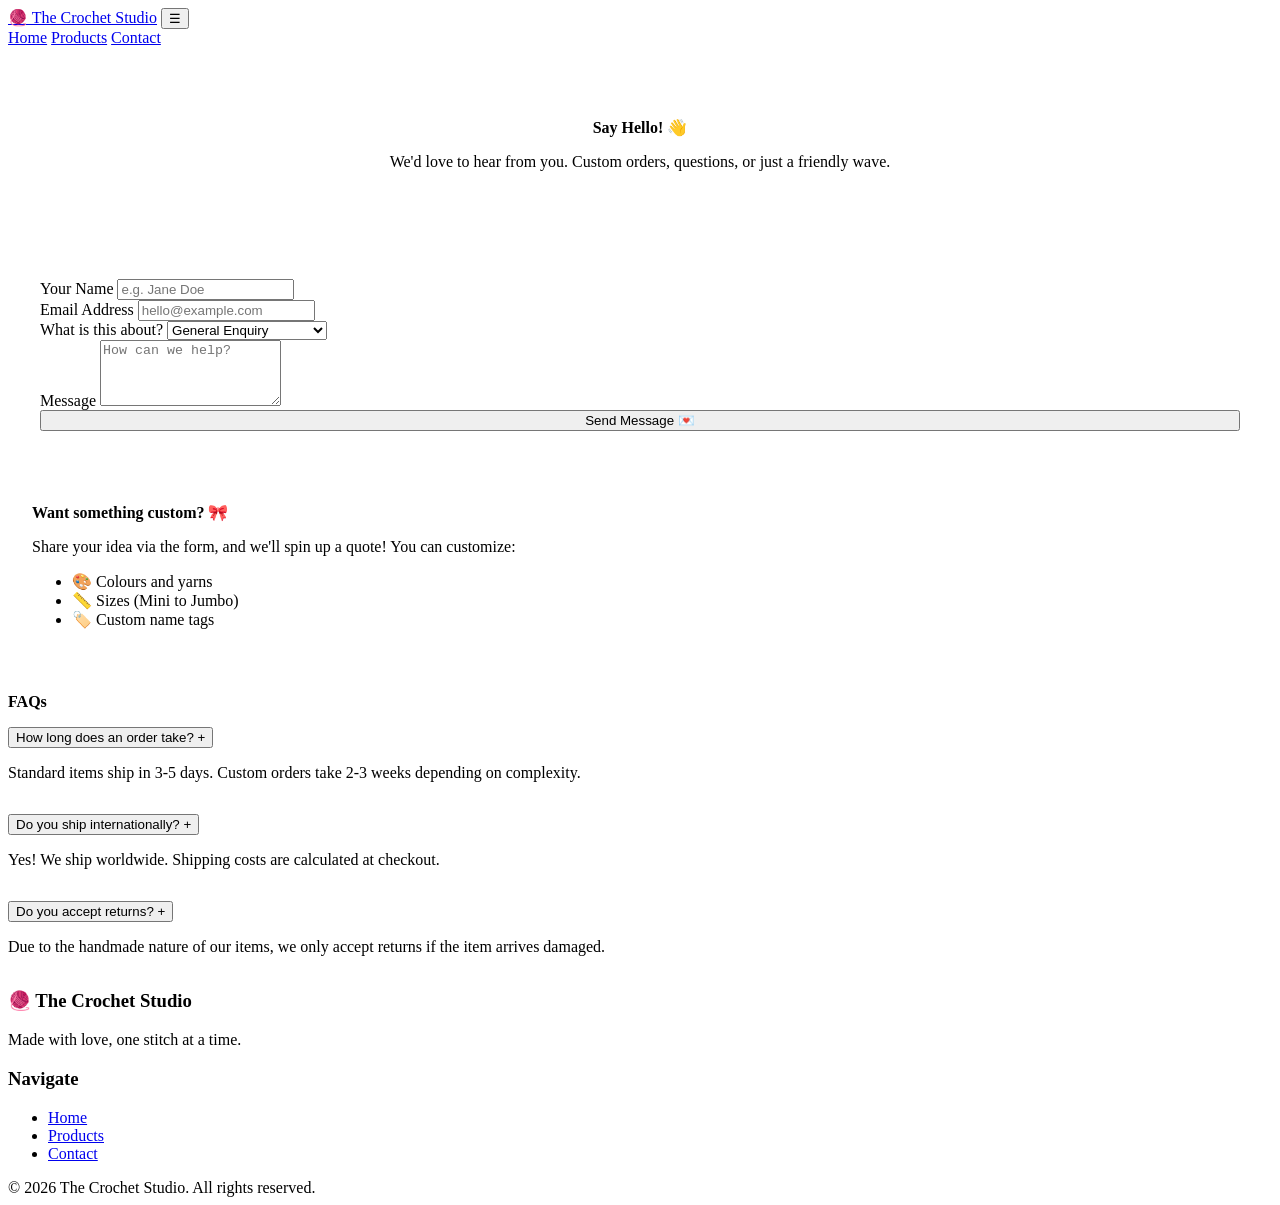
==== contact.html @ 1d0958f6 "Initial Creation" ====
<!DOCTYPE html>
<html lang="en">
<head>
  <meta charset="UTF-8">
  <meta name="viewport" content="width=device-width, initial-scale=1.0">
  <title>Contact | The Crochet Studio</title>
  <link rel="stylesheet" href="css/styles.css">
</head>
<body>

  <nav class="navbar">
    <div class="container">
      <a href="index.html" class="logo pacifico">🧶 The Crochet Studio</a>
      <button class="mobile-menu-btn">☰</button>
      <div class="nav-links">
        <a href="index.html">Home</a>
        <a href="products.html">Products</a>
        <a href="contact.html">Contact</a>
      </div>
    </div>
  </nav>

  <div style="background: linear-gradient(120deg, var(--pink-light), var(--blue-light)); padding: 60px 24px; text-align: center;">
    <h1 class="pacifico" style="font-size: var(--fs-3xl);">Say Hello! 👋</h1>
    <p style="color: var(--text-mid);">We'd love to hear from you. Custom orders, questions, or just a friendly wave.</p>
  </div>

  <section class="container contact-grid">
    <div class="card reveal-on-scroll" style="padding: 32px;" id="contact-form">
      <div class="form-group">
        <label>Your Name</label>
        <input type="text" placeholder="e.g. Jane Doe">
      </div>
      <div class="form-group">
        <label>Email Address</label>
        <input type="email" placeholder="hello@example.com">
      </div>
      <div class="form-group">
        <label>What is this about?</label>
        <select>
          <option>General Enquiry</option>
          <option>Custom Order Request</option>
          <option>Shipping Question</option>
          <option>Something Else 🎀</option>
        </select>
      </div>
      <div class="form-group">
        <label>Message</label>
        <textarea rows="4" placeholder="How can we help?"></textarea>
      </div>
      <button class="btn btn-primary" style="width: 100%;">Send Message 💌</button>
    </div>

    <div class="reveal-on-scroll" style="animation-delay: 0.2s;">
      <div class="card" style="padding: 24px; background: var(--lavender); margin-bottom: 24px;">
        <h3 class="pacifico" style="font-size: var(--fs-xl); margin-bottom: 12px;">Want something custom? 🎀</h3>
        <p style="color: var(--text-mid); margin-bottom: 12px;">Share your idea via the form, and we'll spin up a quote! You can customize:</p>
        <ul style="color: var(--text-mid);">
          <li>🎨 Colours and yarns</li>
          <li>📏 Sizes (Mini to Jumbo)</li>
          <li>🏷️ Custom name tags</li>
        </ul>
      </div>

      <div>
        <h3 class="pacifico" style="font-size: var(--fs-xl); margin-bottom: 16px;">FAQs</h3>
        <div class="faq-item">
          <button class="faq-question">How long does an order take? <span>+</span></button>
          <div class="faq-answer"><p style="padding-bottom: 16px;">Standard items ship in 3-5 days. Custom orders take 2-3 weeks depending on complexity.</p></div>
        </div>
        <div class="faq-item">
          <button class="faq-question">Do you ship internationally? <span>+</span></button>
          <div class="faq-answer"><p style="padding-bottom: 16px;">Yes! We ship worldwide. Shipping costs are calculated at checkout.</p></div>
        </div>
        <div class="faq-item">
          <button class="faq-question">Do you accept returns? <span>+</span></button>
          <div class="faq-answer"><p style="padding-bottom: 16px;">Due to the handmade nature of our items, we only accept returns if the item arrives damaged.</p></div>
        </div>
      </div>
    </div>
  </section>

  <footer>
    <div class="container footer-grid">
      <div class="footer-col">
        <h3 class="logo pacifico">🧶 The Crochet Studio</h3>
        <p style="color: var(--text-light); font-size: var(--fs-sm);">Made with love, one stitch at a time.</p>
      </div>
      <div class="footer-col">
        <h3>Navigate</h3>
        <ul>
          <li><a href="index.html">Home</a></li>
          <li><a href="products.html">Products</a></li>
          <li><a href="contact.html">Contact</a></li>
        </ul>
      </div>
    </div>
    <div class="footer-bottom">&copy; 2026 The Crochet Studio. All rights reserved.</div>
  </footer>

  <script src="js/scripts.js"></script>
</body>
</html>
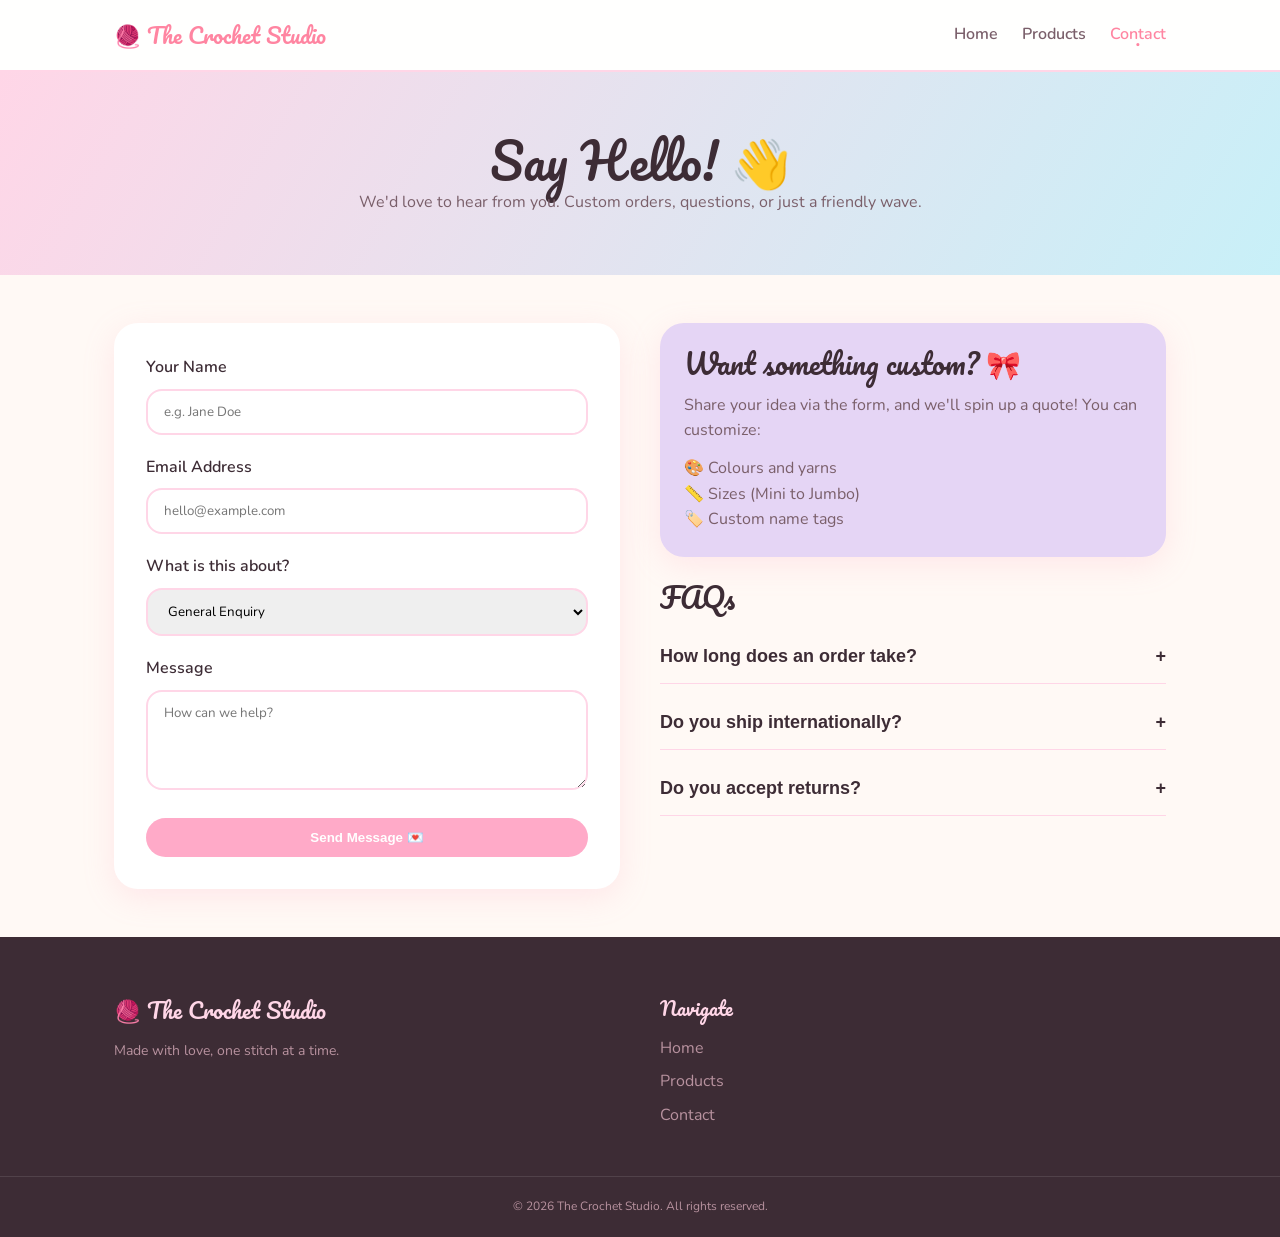
==== commit 9cea80b0: "added margins, and changed refresh to look better" ====
--- a/contact.html
+++ b/contact.html
@@ -25,7 +25,7 @@
     <p style="color: var(--text-mid);">We'd love to hear from you. Custom orders, questions, or just a friendly wave.</p>
   </div>
 
-  <section class="container contact-grid">
+  <section class="container contact-grid" style="margin-top: 48px; margin-bottom: 48px;">
     <div class="card reveal-on-scroll" style="padding: 32px;" id="contact-form">
       <div class="form-group">
         <label>Your Name</label>
--- a/css/styles.css
+++ b/css/styles.css
@@ -0,0 +1,485 @@
+/* ==========================================================================
+   Global Variables & Reset
+   ========================================================================== */
+@import url('https://fonts.googleapis.com/css2?family=Pacifico&family=Nunito:wght@400;500;600;700;800&display=swap');
+
+:root {
+  --pink-light: #FFD6E7;
+  --pink-mid: #FFAAC8;
+  --pink-deep: #FF85A1;
+  --blue-light: #C8F0F8;
+  --blue-mid: #90DDEF;
+  --blue-deep: #5BC8DC;
+  --lavender: #E5D5F5;
+  --cream: #FFF9F5;
+  --white: #FFFFFF;
+  --text-dark: #3D2C35;
+  --text-mid: #7A5F6A;
+  --text-light: #B8929F;
+  --shadow: rgba(255, 150, 180, 0.18);
+
+  --fs-xs: 0.75rem;
+  --fs-sm: 0.875rem;
+  --fs-base: 1rem;
+  --fs-md: 1.125rem;
+  --fs-lg: 1.375rem;
+  --fs-xl: 1.75rem;
+  --fs-2xl: 2.25rem;
+  --fs-3xl: 3rem;
+  --fs-hero: clamp(2.5rem, 6vw, 4.5rem);
+}
+
+* {
+  box-sizing: border-box;
+  margin: 0;
+  padding: 0;
+}
+
+html {
+  scroll-behavior: smooth;
+}
+
+body {
+  font-family: 'Nunito', sans-serif;
+  background-color: var(--cream);
+  color: var(--text-dark);
+  font-size: var(--fs-base);
+  line-height: 1.6;
+  overflow-x: hidden;
+}
+
+h1, h2, h3, .pacifico {
+  font-family: 'Pacifico', cursive;
+  font-weight: 400;
+  line-height: 1.2;
+}
+
+a {
+  text-decoration: none;
+  color: inherit;
+}
+
+ul {
+  list-style: none;
+}
+
+.container {
+  max-width: 1100px;
+  margin: 0 auto;
+  padding: 0 24px;
+}
+
+section {
+  padding: 80px 0;
+  position: relative;
+}
+
+@media (max-width: 768px) {
+  section { padding: 48px 0; }
+}
+
+/* ==========================================================================
+   Animations
+   ========================================================================== */
+@keyframes floatUpDown {
+  0%, 100% { transform: translateY(0); }
+  50% { transform: translateY(-10px); }
+}
+@keyframes spinSlow {
+  100% { transform: rotate(360deg); }
+}
+@keyframes popIn {
+  0% { transform: scale(0.6); opacity: 0; }
+  70% { transform: scale(1.05); opacity: 1; }
+  100% { transform: scale(1); opacity: 1; }
+}
+@keyframes wiggle {
+  0%, 100% { transform: rotate(0deg); }
+  25% { transform: rotate(-8deg); }
+  75% { transform: rotate(8deg); }
+}
+@keyframes heartBeat {
+  0%, 100% { transform: scale(1); }
+  50% { transform: scale(1.3); }
+}
+@keyframes fadeSlideUp {
+  0% { opacity: 0; transform: translateY(30px); }
+  100% { opacity: 1; transform: translateY(0); }
+}
+@keyframes shake {
+  0%, 100% { transform: translateX(0); }
+  25% { transform: translateX(-6px); }
+  75% { transform: translateX(6px); }
+}
+
+@media (prefers-reduced-motion: reduce) {
+  *, ::before, ::after {
+    animation-duration: 0.01ms !important;
+    animation-iteration-count: 1 !important;
+    transition-duration: 0.01ms !important;
+    scroll-behavior: auto !important;
+  }
+}
+
+.reveal-on-scroll {
+  opacity: 0;
+}
+.reveal-on-scroll.revealed {
+  animation: fadeSlideUp 0.6s ease-out forwards;
+}
+
+/* ==========================================================================
+   UI Components
+   ========================================================================== */
+.btn {
+  display: inline-flex;
+  align-items: center;
+  justify-content: center;
+  padding: 12px 24px;
+  border-radius: 50px;
+  font-weight: 700;
+  cursor: pointer;
+  border: none;
+  transition: all 0.3s ease;
+}
+
+.btn-primary {
+  background: var(--pink-mid);
+  color: var(--white);
+}
+.btn-primary:hover {
+  background: var(--pink-deep);
+  transform: translateY(-2px);
+  box-shadow: 0 0 0 6px rgba(255, 170, 200, 0.4);
+}
+.btn-primary:active {
+  transform: scale(0.97);
+}
+
+.btn-secondary {
+  background: var(--blue-mid);
+  color: var(--text-dark);
+}
+.btn-secondary:hover {
+  background: var(--blue-deep);
+  transform: translateY(-2px);
+}
+
+.card {
+  background: var(--white);
+  border-radius: 24px;
+  box-shadow: 0 8px 32px var(--shadow);
+  overflow: hidden;
+  transition: transform 0.3s ease, box-shadow 0.3s ease;
+}
+.card:hover {
+  transform: translateY(-6px);
+  box-shadow: 0 12px 40px var(--shadow);
+}
+
+/* ==========================================================================
+   Navigation
+   ========================================================================== */
+.navbar {
+  position: sticky;
+  top: 0;
+  z-index: 100;
+  background: rgba(255, 255, 255, 0.88);
+  backdrop-filter: blur(12px);
+  border-bottom: 2px solid var(--pink-light);
+}
+
+.navbar .container {
+  display: flex;
+  justify-content: space-between;
+  align-items: center;
+  height: 70px;
+}
+
+.logo {
+  font-size: var(--fs-lg);
+  color: var(--pink-deep);
+}
+
+.nav-links {
+  display: flex;
+  gap: 24px;
+}
+
+.nav-links a {
+  font-weight: 600;
+  color: var(--text-mid);
+  position: relative;
+  transition: color 0.3s;
+}
+
+.nav-links a:hover, .nav-links a.active {
+  color: var(--pink-deep);
+}
+
+.nav-links a::after {
+  content: '';
+  position: absolute;
+  bottom: -4px;
+  left: 0;
+  width: 0;
+  height: 2px;
+  background: var(--pink-deep);
+  transition: width 0.3s ease;
+}
+.nav-links a:hover::after {
+  width: 100%;
+}
+.nav-links a.active::before {
+  content: '·';
+  position: absolute;
+  bottom: -15px;
+  left: 50%;
+  transform: translateX(-50%);
+  color: var(--pink-deep);
+  font-size: 24px;
+}
+
+.mobile-menu-btn {
+  display: none;
+  background: none;
+  border: none;
+  font-size: 24px;
+  cursor: pointer;
+  color: var(--text-dark);
+}
+
+@media (max-width: 768px) {
+  .mobile-menu-btn { display: block; }
+  .nav-links {
+    position: absolute;
+    top: 70px;
+    left: 0;
+    width: 100%;
+    background: rgba(255, 255, 255, 0.95);
+    flex-direction: column;
+    padding: 24px;
+    gap: 16px;
+    box-shadow: 0 8px 32px var(--shadow);
+    max-height: 0;
+    overflow: hidden;
+    transition: max-height 0.3s ease;
+  }
+  .nav-links.open { max-height: 300px; }
+}
+
+/* ==========================================================================
+   Footer
+   ========================================================================== */
+footer {
+  background: var(--text-dark);
+  color: var(--white);
+  padding: 60px 0 20px;
+  position: relative;
+}
+.footer-grid {
+  display: grid;
+  grid-template-columns: repeat(auto-fit, minmax(200px, 1fr));
+  gap: 40px;
+  margin-bottom: 40px;
+}
+.footer-col h3, .footer-col .logo {
+  color: var(--pink-light);
+  margin-bottom: 16px;
+}
+.footer-col ul li { margin-bottom: 8px; color: var(--text-light); }
+.footer-col ul li a:hover { color: var(--pink-mid); }
+.footer-bottom {
+  text-align: center;
+  color: var(--text-light);
+  font-size: var(--fs-xs);
+  border-top: 1px solid rgba(255,255,255,0.1);
+  padding-top: 20px;
+}
+
+/* ==========================================================================
+   Page Specific & Decorative
+   ========================================================================== */
+.hero {
+  background: linear-gradient(135deg, var(--cream) 60%, var(--pink-light) 100%);
+  overflow: hidden;
+}
+.hero-grid {
+  display: grid;
+  grid-template-columns: 1fr 1fr;
+  align-items: center;
+  gap: 40px;
+}
+.hero-text h1 { font-size: var(--fs-hero); margin-bottom: 16px; }
+.hero-text h1 span { color: var(--pink-deep); }
+.eyebrow {
+  color: var(--pink-deep);
+  font-weight: 600;
+  font-size: var(--fs-sm);
+  text-transform: uppercase;
+  letter-spacing: 1px;
+}
+.hero-img-container {
+  position: relative;
+  display: flex;
+  justify-content: center;
+  align-items: center;
+}
+.hero-img-container:hover .chibi-cat { animation: wiggle 0.5s ease-in-out; }
+.glow-circle {
+  position: absolute;
+  width: 280px;
+  height: 280px;
+  background: radial-gradient(circle, var(--pink-light), transparent);
+  border-radius: 50%;
+  filter: blur(40px);
+  z-index: 0;
+}
+.chibi-cat {
+  position: relative;
+  z-index: 1;
+  width: 280px;
+  animation: floatUpDown 3s ease-in-out infinite;
+}
+.floating-yarn {
+  position: absolute;
+  width: 40px;
+  z-index: 0;
+  animation: floatUpDown 4s ease-in-out infinite, spinSlow 10s linear infinite;
+}
+
+/* About Us */
+.about { background: var(--blue-light); }
+.about-grid { display: grid; grid-template-columns: 1fr 1fr; gap: 40px; align-items: center; }
+.polaroid-stack { position: relative; height: 350px; }
+.polaroid {
+  background: var(--white);
+  padding: 12px 12px 30px;
+  border-radius: 8px;
+  box-shadow: 0 8px 32px rgba(0,0,0,0.1);
+  position: absolute;
+  width: 200px;
+  transition: transform 0.3s ease;
+}
+.polaroid .img-ph { height: 150px; border-radius: 4px; display: flex; justify-content: center; align-items: center; font-size: 40px;}
+.p-1 { top: 0; left: 0; transform: rotate(-3deg); background: var(--white); z-index: 2; }
+.p-1 .img-ph { background: var(--pink-light); }
+.p-2 { top: 40px; left: 100px; transform: rotate(5deg); background: var(--white); z-index: 1; }
+.p-2 .img-ph { background: var(--blue-light); }
+.polaroid:hover { transform: rotate(0deg) scale(1.05); z-index: 10; }
+.polaroid-caption { text-align: center; margin-top: 12px; font-family: 'Pacifico'; font-size: var(--fs-sm); color: var(--text-mid);}
+
+/* Product Grid & Cards */
+.products-preview { background: var(--cream); }
+.section-header { text-align: center; margin-bottom: 48px; }
+.product-grid {
+  display: grid;
+  grid-template-columns: repeat(auto-fill, minmax(260px, 1fr));
+  gap: 28px;
+}
+.product-img {
+  height: 200px;
+  background: var(--pink-light);
+  border-radius: 20px 20px 0 0;
+  display: flex;
+  justify-content: center;
+  align-items: center;
+  font-size: 80px;
+  position: relative;
+}
+.product-info { padding: 20px; }
+.price-tag {
+  display: inline-block;
+  background: var(--pink-light);
+  color: var(--pink-deep);
+  padding: 4px 12px;
+  border-radius: 50px;
+  font-weight: 700;
+  margin: 8px 0;
+}
+.product-actions { display: flex; gap: 12px; margin-top: 16px; }
+.heart-btn {
+  background: var(--white); border: 2px solid var(--pink-light);
+  border-radius: 50%; width: 44px; height: 44px;
+  display: flex; justify-content: center; align-items: center;
+  cursor: pointer; font-size: 20px; transition: 0.3s;
+}
+.heart-btn.active { border-color: var(--pink-deep); animation: heartBeat 0.6s ease-in-out; }
+
+/* Filter Bar */
+.filter-bar {
+  position: sticky; top: 70px; background: var(--white); z-index: 90;
+  padding: 16px 0; border-bottom: 2px solid var(--pink-light);
+  display: flex; justify-content: space-between; align-items: center;
+  flex-wrap: wrap; gap: 16px;
+}
+.filter-chips { display: flex; gap: 8px; flex-wrap: wrap; }
+.chip {
+  padding: 6px 16px; border-radius: 50px; background: var(--pink-light);
+  color: var(--text-mid); border: none; cursor: pointer; font-weight: 600;
+  transition: 0.3s;
+}
+.chip.active, .chip:hover { background: var(--pink-mid); color: var(--white); }
+
+/* Testimonials Carousel */
+.testimonials { background: var(--lavender); }
+.testimonial-track {
+  display: flex; gap: 24px; overflow-x: auto; scroll-snap-type: x mandatory;
+  padding-bottom: 24px; scrollbar-width: none;
+}
+.testimonial-card {
+  min-width: 300px; flex: 1; background: var(--white);
+  padding: 24px; border-radius: 20px; box-shadow: 0 8px 32px var(--shadow);
+  scroll-snap-align: start;
+}
+.quote-mark { color: var(--pink-light); font-size: 40px; font-family: serif; line-height: 1; }
+.stars { color: #FFD700; margin-bottom: 12px; }
+
+/* Contact Form */
+.contact-grid { display: grid; grid-template-columns: 1fr 1fr; gap: 40px; }
+.form-group { margin-bottom: 20px; }
+.form-group label { display: block; margin-bottom: 8px; font-weight: 600; }
+.form-group input, .form-group select, .form-group textarea {
+  width: 100%; padding: 12px 16px; border-radius: 16px;
+  border: 2px solid var(--pink-light); font-family: inherit;
+  transition: 0.3s;
+}
+.form-group input:focus, .form-group select:focus, .form-group textarea:focus {
+  outline: none; border-color: var(--pink-mid);
+  box-shadow: 0 0 0 4px rgba(255, 170, 200, 0.2);
+}
+.error-shake { animation: shake 0.4s ease-in-out; border-color: red !important; }
+
+/* FAQ Accordion */
+.faq-item { margin-bottom: 12px; border-bottom: 1px solid var(--pink-light); }
+.faq-question {
+  width: 100%; text-align: left; background: none; border: none;
+  padding: 16px 0; font-weight: 600; font-size: var(--fs-md);
+  color: var(--text-dark); cursor: pointer; display: flex;
+  justify-content: space-between; align-items: center;
+}
+.faq-answer {
+  max-height: 0; overflow: hidden; transition: max-height 0.3s ease;
+  color: var(--text-mid);
+}
+
+/* Modals & Cart */
+.cart-sidebar {
+  position: fixed; top: 0; right: -100%; width: 350px; height: 100vh;
+  background: var(--white); box-shadow: -8px 0 32px var(--shadow);
+  z-index: 200; transition: transform 0.4s ease; padding: 24px;
+  display: flex; flex-direction: column;
+}
+.cart-sidebar.open { transform: translateX(0); right: 0; }
+.floating-cart-btn {
+  position: fixed; bottom: 24px; right: 24px; width: 60px; height: 60px;
+  border-radius: 50%; background: var(--pink-deep); color: var(--white);
+  display: flex; justify-content: center; align-items: center;
+  font-size: 24px; border: none; cursor: pointer; box-shadow: 0 8px 32px var(--shadow);
+  z-index: 99;
+}
+.cart-badge {
+  position: absolute; top: -5px; right: -5px; background: var(--blue-deep);
+  color: var(--white); width: 24px; height: 24px; border-radius: 50%;
+  font-size: 12px; font-weight: 700; display: flex; justify-content: center; align-items: center;
+}
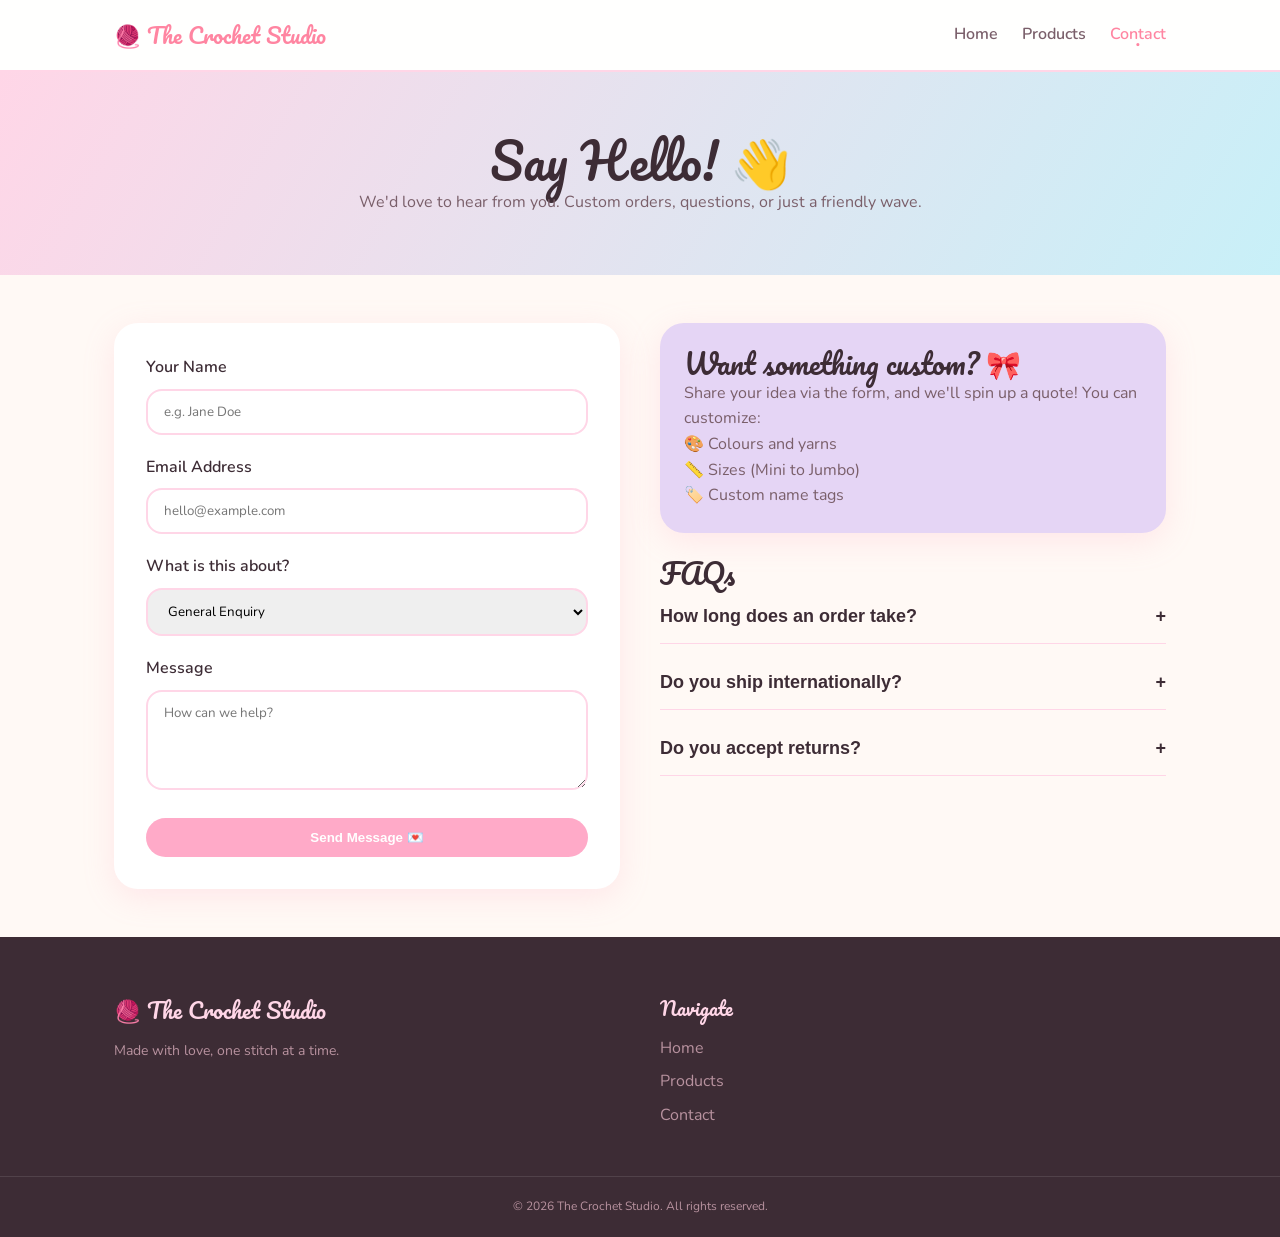
==== commit 27332d6b: "style changes everywhere" ====
--- a/contact.html
+++ b/contact.html
@@ -4,7 +4,7 @@
   <meta charset="UTF-8">
   <meta name="viewport" content="width=device-width, initial-scale=1.0">
   <title>Contact | The Crochet Studio</title>
-  <link rel="stylesheet" href="css/styles.css">
+  <link rel="stylesheet" href="styles.css">
 </head>
 <body>
 
@@ -22,7 +22,7 @@
 
   <div style="background: linear-gradient(120deg, var(--pink-light), var(--blue-light)); padding: 60px 24px; text-align: center;">
     <h1 class="pacifico" style="font-size: var(--fs-3xl);">Say Hello! 👋</h1>
-    <p style="color: var(--text-mid);">We'd love to hear from you. Custom orders, questions, or just a friendly wave.</p>
+    <p style="color: var(--text-mid); margin-bottom: 0;">We'd love to hear from you. Custom orders, questions, or just a friendly wave.</p>
   </div>
 
   <section class="container contact-grid" style="margin-top: 48px; margin-bottom: 48px;">
@@ -53,8 +53,8 @@
 
     <div class="reveal-on-scroll" style="animation-delay: 0.2s;">
       <div class="card" style="padding: 24px; background: var(--lavender); margin-bottom: 24px;">
-        <h3 class="pacifico" style="font-size: var(--fs-xl); margin-bottom: 12px;">Want something custom? 🎀</h3>
-        <p style="color: var(--text-mid); margin-bottom: 12px;">Share your idea via the form, and we'll spin up a quote! You can customize:</p>
+        <h3 class="pacifico" style="font-size: var(--fs-xl);">Want something custom? 🎀</h3>
+        <p style="color: var(--text-mid);">Share your idea via the form, and we'll spin up a quote! You can customize:</p>
         <ul style="color: var(--text-mid);">
           <li>🎨 Colours and yarns</li>
           <li>📏 Sizes (Mini to Jumbo)</li>
@@ -63,7 +63,7 @@
       </div>
 
       <div>
-        <h3 class="pacifico" style="font-size: var(--fs-xl); margin-bottom: 16px;">FAQs</h3>
+        <h3 class="pacifico" style="font-size: var(--fs-xl);">FAQs</h3>
         <div class="faq-item">
           <button class="faq-question">How long does an order take? <span>+</span></button>
           <div class="faq-answer"><p style="padding-bottom: 16px;">Standard items ship in 3-5 days. Custom orders take 2-3 weeks depending on complexity.</p></div>
@@ -98,6 +98,6 @@
     <div class="footer-bottom">&copy; 2026 The Crochet Studio. All rights reserved.</div>
   </footer>
 
-  <script src="js/scripts.js"></script>
+  <script src="scripts.js"></script>
 </body>
 </html>
--- a/styles.css
+++ b/styles.css
@@ -0,0 +1,485 @@
+/* ==========================================================================
+   Global Variables & Reset
+   ========================================================================== */
+@import url('https://fonts.googleapis.com/css2?family=Pacifico&family=Nunito:wght@400;500;600;700;800&display=swap');
+
+:root {
+  --pink-light: #FFD6E7;
+  --pink-mid: #FFAAC8;
+  --pink-deep: #FF85A1;
+  --blue-light: #C8F0F8;
+  --blue-mid: #90DDEF;
+  --blue-deep: #5BC8DC;
+  --lavender: #E5D5F5;
+  --cream: #FFF9F5;
+  --white: #FFFFFF;
+  --text-dark: #3D2C35;
+  --text-mid: #7A5F6A;
+  --text-light: #B8929F;
+  --shadow: rgba(255, 150, 180, 0.18);
+
+  --fs-xs: 0.75rem;
+  --fs-sm: 0.875rem;
+  --fs-base: 1rem;
+  --fs-md: 1.125rem;
+  --fs-lg: 1.375rem;
+  --fs-xl: 1.75rem;
+  --fs-2xl: 2.25rem;
+  --fs-3xl: 3rem;
+  --fs-hero: clamp(2.5rem, 6vw, 4.5rem);
+}
+
+* {
+  box-sizing: border-box;
+  margin: 0;
+  padding: 0;
+}
+
+html {
+  scroll-behavior: smooth;
+}
+
+body {
+  font-family: 'Nunito', sans-serif;
+  background-color: var(--cream);
+  color: var(--text-dark);
+  font-size: var(--fs-base);
+  line-height: 1.6;
+  overflow-x: hidden;
+}
+
+h1, h2, h3, .pacifico {
+  font-family: 'Pacifico', cursive;
+  font-weight: 400;
+  line-height: 1.2;
+}
+
+a {
+  text-decoration: none;
+  color: inherit;
+}
+
+ul {
+  list-style: none;
+}
+
+.container {
+  max-width: 1100px;
+  margin: 0 auto;
+  padding: 0 24px;
+}
+
+section {
+  padding: 80px 0;
+  position: relative;
+}
+
+@media (max-width: 768px) {
+  section { padding: 48px 0; }
+}
+
+/* ==========================================================================
+   Animations
+   ========================================================================== */
+@keyframes floatUpDown {
+  0%, 100% { transform: translateY(0); }
+  50% { transform: translateY(-10px); }
+}
+@keyframes spinSlow {
+  100% { transform: rotate(360deg); }
+}
+@keyframes popIn {
+  0% { transform: scale(0.6); opacity: 0; }
+  70% { transform: scale(1.05); opacity: 1; }
+  100% { transform: scale(1); opacity: 1; }
+}
+@keyframes wiggle {
+  0%, 100% { transform: rotate(0deg); }
+  25% { transform: rotate(-8deg); }
+  75% { transform: rotate(8deg); }
+}
+@keyframes heartBeat {
+  0%, 100% { transform: scale(1); }
+  50% { transform: scale(1.3); }
+}
+@keyframes fadeSlideUp {
+  0% { opacity: 0; transform: translateY(30px); }
+  100% { opacity: 1; transform: translateY(0); }
+}
+@keyframes shake {
+  0%, 100% { transform: translateX(0); }
+  25% { transform: translateX(-6px); }
+  75% { transform: translateX(6px); }
+}
+
+@media (prefers-reduced-motion: reduce) {
+  *, ::before, ::after {
+    animation-duration: 0.01ms !important;
+    animation-iteration-count: 1 !important;
+    transition-duration: 0.01ms !important;
+    scroll-behavior: auto !important;
+  }
+}
+
+.reveal-on-scroll {
+  opacity: 0;
+}
+.reveal-on-scroll.revealed {
+  animation: fadeSlideUp 0.6s ease-out forwards;
+}
+
+/* ==========================================================================
+   UI Components
+   ========================================================================== */
+.btn {
+  display: inline-flex;
+  align-items: center;
+  justify-content: center;
+  padding: 12px 24px;
+  border-radius: 50px;
+  font-weight: 700;
+  cursor: pointer;
+  border: none;
+  transition: all 0.3s ease;
+}
+
+.btn-primary {
+  background: var(--pink-mid);
+  color: var(--white);
+}
+.btn-primary:hover {
+  background: var(--pink-deep);
+  transform: translateY(-2px);
+  box-shadow: 0 0 0 6px rgba(255, 170, 200, 0.4);
+}
+.btn-primary:active {
+  transform: scale(0.97);
+}
+
+.btn-secondary {
+  background: var(--blue-mid);
+  color: var(--text-dark);
+}
+.btn-secondary:hover {
+  background: var(--blue-deep);
+  transform: translateY(-2px);
+}
+
+.card {
+  background: var(--white);
+  border-radius: 24px;
+  box-shadow: 0 8px 32px var(--shadow);
+  overflow: hidden;
+  transition: transform 0.3s ease, box-shadow 0.3s ease;
+}
+.card:hover {
+  transform: translateY(-6px);
+  box-shadow: 0 12px 40px var(--shadow);
+}
+
+/* ==========================================================================
+   Navigation
+   ========================================================================== */
+.navbar {
+  position: sticky;
+  top: 0;
+  z-index: 100;
+  background: rgba(255, 255, 255, 0.88);
+  backdrop-filter: blur(12px);
+  border-bottom: 2px solid var(--pink-light);
+}
+
+.navbar .container {
+  display: flex;
+  justify-content: space-between;
+  align-items: center;
+  height: 70px;
+}
+
+.logo {
+  font-size: var(--fs-lg);
+  color: var(--pink-deep);
+}
+
+.nav-links {
+  display: flex;
+  gap: 24px;
+}
+
+.nav-links a {
+  font-weight: 600;
+  color: var(--text-mid);
+  position: relative;
+  transition: color 0.3s;
+}
+
+.nav-links a:hover, .nav-links a.active {
+  color: var(--pink-deep);
+}
+
+.nav-links a::after {
+  content: '';
+  position: absolute;
+  bottom: -4px;
+  left: 0;
+  width: 0;
+  height: 2px;
+  background: var(--pink-deep);
+  transition: width 0.3s ease;
+}
+.nav-links a:hover::after {
+  width: 100%;
+}
+.nav-links a.active::before {
+  content: '·';
+  position: absolute;
+  bottom: -15px;
+  left: 50%;
+  transform: translateX(-50%);
+  color: var(--pink-deep);
+  font-size: 24px;
+}
+
+.mobile-menu-btn {
+  display: none;
+  background: none;
+  border: none;
+  font-size: 24px;
+  cursor: pointer;
+  color: var(--text-dark);
+}
+
+@media (max-width: 768px) {
+  .mobile-menu-btn { display: block; }
+  .nav-links {
+    position: absolute;
+    top: 70px;
+    left: 0;
+    width: 100%;
+    background: rgba(255, 255, 255, 0.95);
+    flex-direction: column;
+    padding: 24px;
+    gap: 16px;
+    box-shadow: 0 8px 32px var(--shadow);
+    max-height: 0;
+    overflow: hidden;
+    transition: max-height 0.3s ease;
+  }
+  .nav-links.open { max-height: 300px; }
+}
+
+/* ==========================================================================
+   Footer
+   ========================================================================== */
+footer {
+  background: var(--text-dark);
+  color: var(--white);
+  padding: 60px 0 20px;
+  position: relative;
+}
+.footer-grid {
+  display: grid;
+  grid-template-columns: repeat(auto-fit, minmax(200px, 1fr));
+  gap: 40px;
+  margin-bottom: 40px;
+}
+.footer-col h3, .footer-col .logo {
+  color: var(--pink-light);
+  margin-bottom: 16px;
+}
+.footer-col ul li { margin-bottom: 8px; color: var(--text-light); }
+.footer-col ul li a:hover { color: var(--pink-mid); }
+.footer-bottom {
+  text-align: center;
+  color: var(--text-light);
+  font-size: var(--fs-xs);
+  border-top: 1px solid rgba(255,255,255,0.1);
+  padding-top: 20px;
+}
+
+/* ==========================================================================
+   Page Specific & Decorative
+   ========================================================================== */
+.hero {
+  background: linear-gradient(135deg, var(--cream) 60%, var(--pink-light) 100%);
+  overflow: hidden;
+}
+.hero-grid {
+  display: grid;
+  grid-template-columns: 1fr 1fr;
+  align-items: center;
+  gap: 40px;
+}
+.hero-text h1 { font-size: var(--fs-hero); margin-bottom: 16px; }
+.hero-text h1 span { color: var(--pink-deep); }
+.eyebrow {
+  color: var(--pink-deep);
+  font-weight: 600;
+  font-size: var(--fs-sm);
+  text-transform: uppercase;
+  letter-spacing: 1px;
+}
+.hero-img-container {
+  position: relative;
+  display: flex;
+  justify-content: center;
+  align-items: center;
+}
+.hero-img-container:hover .chibi-cat { animation: wiggle 0.5s ease-in-out; }
+.glow-circle {
+  position: absolute;
+  width: 280px;
+  height: 280px;
+  background: radial-gradient(circle, var(--pink-light), transparent);
+  border-radius: 50%;
+  filter: blur(40px);
+  z-index: 0;
+}
+.chibi-cat {
+  position: relative;
+  z-index: 1;
+  width: 280px;
+  animation: floatUpDown 3s ease-in-out infinite;
+}
+.floating-yarn {
+  position: absolute;
+  width: 40px;
+  z-index: 0;
+  animation: floatUpDown 4s ease-in-out infinite, spinSlow 10s linear infinite;
+}
+
+/* About Us */
+.about { background: var(--blue-light); }
+.about-grid { display: grid; grid-template-columns: 1fr 1fr; gap: 40px; align-items: center; }
+.polaroid-stack { position: relative; height: 350px; }
+.polaroid {
+  background: var(--white);
+  padding: 12px 12px 30px;
+  border-radius: 8px;
+  box-shadow: 0 8px 32px rgba(0,0,0,0.1);
+  position: absolute;
+  width: 200px;
+  transition: transform 0.3s ease;
+}
+.polaroid .img-ph { height: 150px; border-radius: 4px; display: flex; justify-content: center; align-items: center; font-size: 40px;}
+.p-1 { top: 0; left: 0; transform: rotate(-3deg); background: var(--white); z-index: 2; }
+.p-1 .img-ph { background: var(--pink-light); }
+.p-2 { top: 40px; left: 100px; transform: rotate(5deg); background: var(--white); z-index: 1; }
+.p-2 .img-ph { background: var(--blue-light); }
+.polaroid:hover { transform: rotate(0deg) scale(1.05); z-index: 10; }
+.polaroid-caption { text-align: center; margin-top: 12px; font-family: 'Pacifico'; font-size: var(--fs-sm); color: var(--text-mid);}
+
+/* Product Grid & Cards */
+.products-preview { background: var(--cream); }
+.section-header { text-align: center; margin-bottom: 48px; }
+.product-grid {
+  display: grid;
+  grid-template-columns: repeat(auto-fill, minmax(260px, 1fr));
+  gap: 28px;
+}
+.product-img {
+  height: 200px;
+  background: var(--pink-light);
+  border-radius: 20px 20px 0 0;
+  display: flex;
+  justify-content: center;
+  align-items: center;
+  font-size: 80px;
+  position: relative;
+}
+.product-info { padding: 20px; }
+.price-tag {
+  display: inline-block;
+  background: var(--pink-light);
+  color: var(--pink-deep);
+  padding: 4px 12px;
+  border-radius: 50px;
+  font-weight: 700;
+  margin: 8px 0;
+}
+.product-actions { display: flex; gap: 12px; margin-top: 16px; }
+.heart-btn {
+  background: var(--white); border: 2px solid var(--pink-light);
+  border-radius: 50%; width: 44px; height: 44px;
+  display: flex; justify-content: center; align-items: center;
+  cursor: pointer; font-size: 20px; transition: 0.3s;
+}
+.heart-btn.active { border-color: var(--pink-deep); animation: heartBeat 0.6s ease-in-out; }
+
+/* Filter Bar */
+.filter-bar {
+  position: sticky; top: 70px; background: var(--white); z-index: 90;
+  padding: 16px 0; border-bottom: 2px solid var(--pink-light);
+  display: flex; justify-content: space-between; align-items: center;
+  flex-wrap: wrap; gap: 16px;
+}
+.filter-chips { display: flex; gap: 8px; flex-wrap: wrap; }
+.chip {
+  padding: 6px 16px; border-radius: 50px; background: var(--pink-light);
+  color: var(--text-mid); border: none; cursor: pointer; font-weight: 600;
+  transition: 0.3s;
+}
+.chip.active, .chip:hover { background: var(--pink-mid); color: var(--white); }
+
+/* Testimonials Carousel */
+.testimonials { background: var(--lavender); }
+.testimonial-track {
+  display: flex; gap: 24px; overflow-x: auto; scroll-snap-type: x mandatory;
+  padding-bottom: 24px; scrollbar-width: none;
+}
+.testimonial-card {
+  min-width: 300px; flex: 1; background: var(--white);
+  padding: 24px; border-radius: 20px; box-shadow: 0 8px 32px var(--shadow);
+  scroll-snap-align: start;
+}
+.quote-mark { color: var(--pink-light); font-size: 40px; font-family: serif; line-height: 1; }
+.stars { color: #FFD700; margin-bottom: 12px; }
+
+/* Contact Form */
+.contact-grid { display: grid; grid-template-columns: 1fr 1fr; gap: 40px; }
+.form-group { margin-bottom: 20px; }
+.form-group label { display: block; margin-bottom: 8px; font-weight: 600; }
+.form-group input, .form-group select, .form-group textarea {
+  width: 100%; padding: 12px 16px; border-radius: 16px;
+  border: 2px solid var(--pink-light); font-family: inherit;
+  transition: 0.3s;
+}
+.form-group input:focus, .form-group select:focus, .form-group textarea:focus {
+  outline: none; border-color: var(--pink-mid);
+  box-shadow: 0 0 0 4px rgba(255, 170, 200, 0.2);
+}
+.error-shake { animation: shake 0.4s ease-in-out; border-color: red !important; }
+
+/* FAQ Accordion */
+.faq-item { margin-bottom: 12px; border-bottom: 1px solid var(--pink-light); }
+.faq-question {
+  width: 100%; text-align: left; background: none; border: none;
+  padding: 16px 0; font-weight: 600; font-size: var(--fs-md);
+  color: var(--text-dark); cursor: pointer; display: flex;
+  justify-content: space-between; align-items: center;
+}
+.faq-answer {
+  max-height: 0; overflow: hidden; transition: max-height 0.3s ease;
+  color: var(--text-mid);
+}
+
+/* Modals & Cart */
+.cart-sidebar {
+  position: fixed; top: 0; right: -100%; width: 350px; height: 100vh;
+  background: var(--white); box-shadow: -8px 0 32px var(--shadow);
+  z-index: 200; transition: transform 0.4s ease; padding: 24px;
+  display: flex; flex-direction: column;
+}
+.cart-sidebar.open { transform: translateX(0); right: 0; }
+.floating-cart-btn {
+  position: fixed; bottom: 24px; right: 24px; width: 60px; height: 60px;
+  border-radius: 50%; background: var(--pink-deep); color: var(--white);
+  display: flex; justify-content: center; align-items: center;
+  font-size: 24px; border: none; cursor: pointer; box-shadow: 0 8px 32px var(--shadow);
+  z-index: 99;
+}
+.cart-badge {
+  position: absolute; top: -5px; right: -5px; background: var(--blue-deep);
+  color: var(--white); width: 24px; height: 24px; border-radius: 50%;
+  font-size: 12px; font-weight: 700; display: flex; justify-content: center; align-items: center;
+}
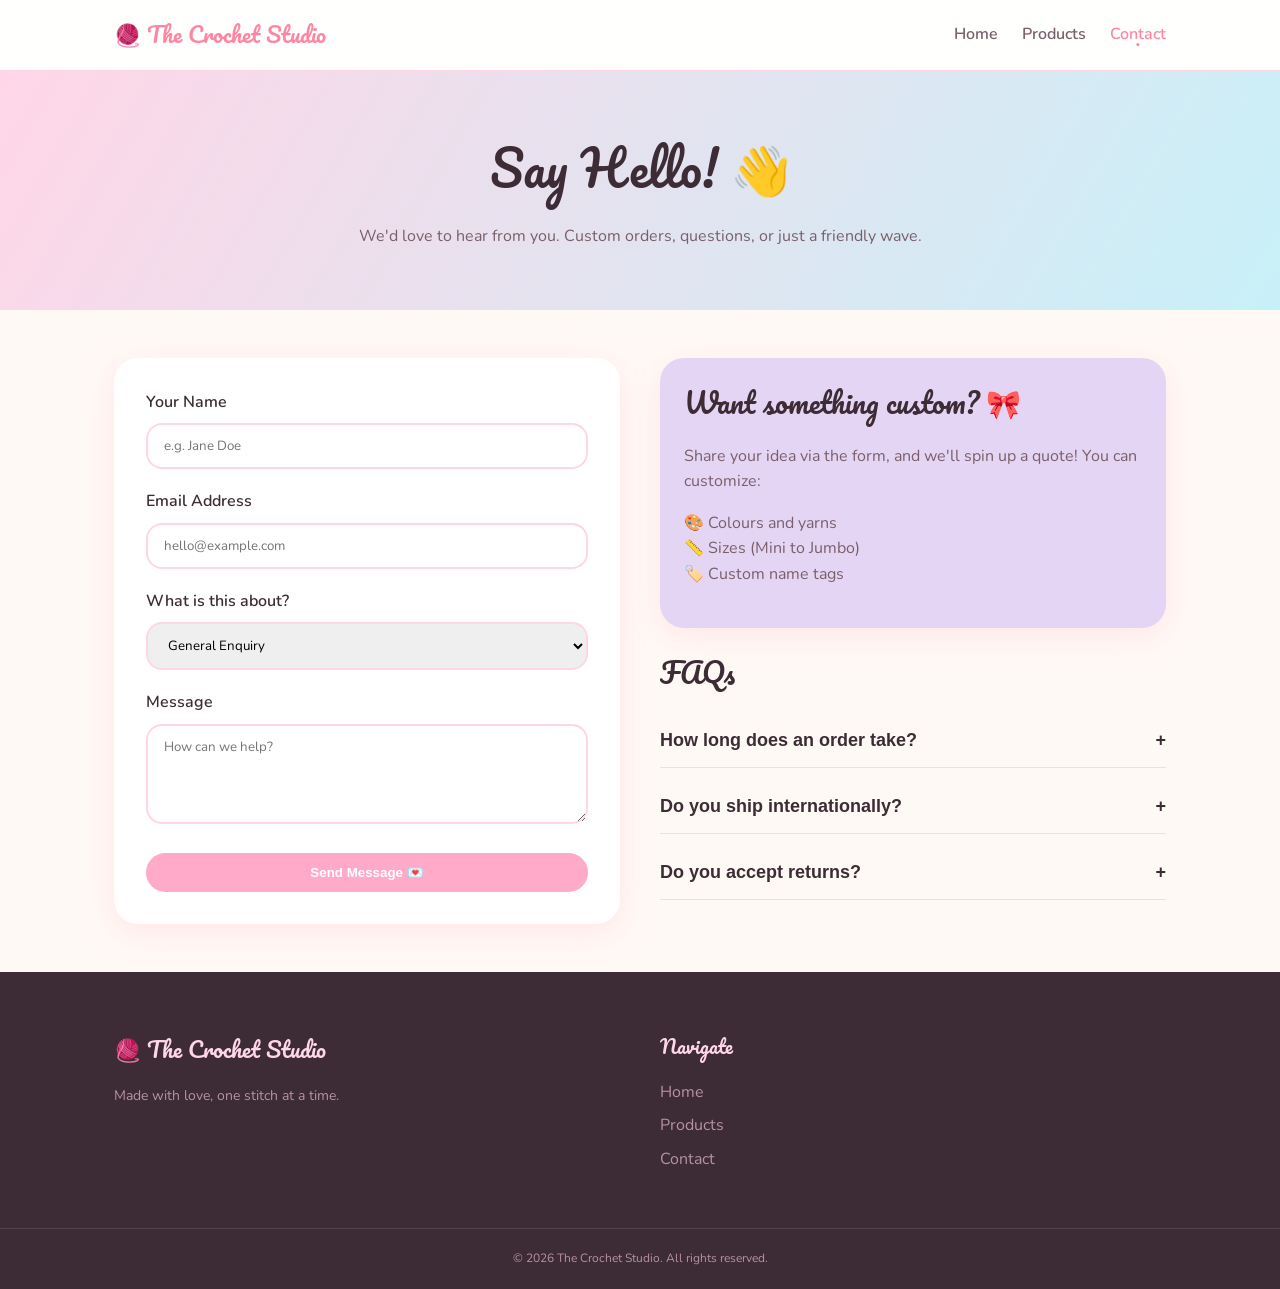
==== commit 3486e3e6: "Style Additions, general fixes" ====
--- a/contact.html
+++ b/contact.html
@@ -4,7 +4,7 @@
   <meta charset="UTF-8">
   <meta name="viewport" content="width=device-width, initial-scale=1.0">
   <title>Contact | The Crochet Studio</title>
-  <link rel="stylesheet" href="styles.css">
+  <link rel="stylesheet" href="css/styles.css">
 </head>
 <body>
 
@@ -98,6 +98,6 @@
     <div class="footer-bottom">&copy; 2026 The Crochet Studio. All rights reserved.</div>
   </footer>
 
-  <script src="scripts.js"></script>
+  <script src="js/scripts.js"></script>
 </body>
 </html>
--- a/css/styles.css
+++ b/css/styles.css
@@ -0,0 +1,500 @@
+/* ==========================================================================
+   Global Variables & Reset
+   ========================================================================== */
+@import url('https://fonts.googleapis.com/css2?family=Pacifico&family=Nunito:wght@400;500;600;700;800&display=swap');
+
+:root {
+  --pink-light: #FFD6E7;
+  --pink-mid: #FFAAC8;
+  --pink-deep: #FF85A1;
+  --blue-light: #C8F0F8;
+  --blue-mid: #90DDEF;
+  --blue-deep: #5BC8DC;
+  --lavender: #E5D5F5;
+  --cream: #FFF9F5;
+  --white: #FFFFFF;
+  --text-dark: #3D2C35;
+  --text-mid: #7A5F6A;
+  --text-light: #B8929F;
+  --shadow: rgba(255, 150, 180, 0.18);
+
+  --fs-xs: 0.75rem;
+  --fs-sm: 0.875rem;
+  --fs-base: 1rem;
+  --fs-md: 1.125rem;
+  --fs-lg: 1.375rem;
+  --fs-xl: 1.75rem;
+  --fs-2xl: 2.25rem;
+  --fs-3xl: 3rem;
+  --fs-hero: clamp(2.5rem, 6vw, 4.5rem);
+}
+
+* {
+  box-sizing: border-box;
+  margin: 0;
+  padding: 0;
+}
+
+html {
+  scroll-behavior: smooth;
+}
+
+body {
+  font-family: 'Nunito', sans-serif;
+  background-color: var(--cream);
+  color: var(--text-dark);
+  font-size: var(--fs-base);
+  line-height: 1.6;
+  overflow-x: hidden;
+}
+
+/* Typography Spacing Fixes */
+h1, h2, h3, p, ul, ol {
+  margin-bottom: 16px; /* Global safety margin to prevent overlapping */
+}
+
+h1, h2, h3, .pacifico {
+  font-family: 'Pacifico', cursive;
+  font-weight: 400;
+  /* Increased from 1.2 to 1.5 to prevent cursive tails from clipping */
+  line-height: 1.5; 
+  padding-bottom: 4px; 
+}
+
+/* Remove bottom margin for the last paragraph in a card so things stay neat */
+.card p:last-child {
+  margin-bottom: 0;
+}
+
+a {
+  text-decoration: none;
+  color: inherit;
+}
+
+ul {
+  list-style: none;
+}
+
+.container {
+  max-width: 1100px;
+  margin: 0 auto;
+  padding: 0 24px;
+}
+
+section {
+  padding: 80px 0;
+  position: relative;
+}
+
+@media (max-width: 768px) {
+  section { padding: 48px 0; }
+}
+
+/* ==========================================================================
+   Animations
+   ========================================================================== */
+@keyframes floatUpDown {
+  0%, 100% { transform: translateY(0); }
+  50% { transform: translateY(-10px); }
+}
+@keyframes spinSlow {
+  100% { transform: rotate(360deg); }
+}
+@keyframes popIn {
+  0% { transform: scale(0.6); opacity: 0; }
+  70% { transform: scale(1.05); opacity: 1; }
+  100% { transform: scale(1); opacity: 1; }
+}
+@keyframes wiggle {
+  0%, 100% { transform: rotate(0deg); }
+  25% { transform: rotate(-8deg); }
+  75% { transform: rotate(8deg); }
+}
+@keyframes heartBeat {
+  0%, 100% { transform: scale(1); }
+  50% { transform: scale(1.3); }
+}
+@keyframes fadeSlideUp {
+  0% { opacity: 0; transform: translateY(30px); }
+  100% { opacity: 1; transform: translateY(0); }
+}
+@keyframes shake {
+  0%, 100% { transform: translateX(0); }
+  25% { transform: translateX(-6px); }
+  75% { transform: translateX(6px); }
+}
+
+@media (prefers-reduced-motion: reduce) {
+  *, ::before, ::after {
+    animation-duration: 0.01ms !important;
+    animation-iteration-count: 1 !important;
+    transition-duration: 0.01ms !important;
+    scroll-behavior: auto !important;
+  }
+}
+
+.reveal-on-scroll {
+  opacity: 0;
+}
+.reveal-on-scroll.revealed {
+  animation: fadeSlideUp 0.6s ease-out forwards;
+}
+
+/* ==========================================================================
+   UI Components
+   ========================================================================== */
+.btn {
+  display: inline-flex;
+  align-items: center;
+  justify-content: center;
+  padding: 12px 24px;
+  border-radius: 50px;
+  font-weight: 700;
+  cursor: pointer;
+  border: none;
+  transition: all 0.3s ease;
+}
+
+.btn-primary {
+  background: var(--pink-mid);
+  color: var(--white);
+}
+.btn-primary:hover {
+  background: var(--pink-deep);
+  transform: translateY(-2px);
+  box-shadow: 0 0 0 6px rgba(255, 170, 200, 0.4);
+}
+.btn-primary:active {
+  transform: scale(0.97);
+}
+
+.btn-secondary {
+  background: var(--blue-mid);
+  color: var(--text-dark);
+}
+.btn-secondary:hover {
+  background: var(--blue-deep);
+  transform: translateY(-2px);
+}
+
+.card {
+  background: var(--white);
+  border-radius: 24px;
+  box-shadow: 0 8px 32px var(--shadow);
+  overflow: hidden;
+  transition: transform 0.3s ease, box-shadow 0.3s ease;
+}
+.card:hover {
+  transform: translateY(-6px);
+  box-shadow: 0 12px 40px var(--shadow);
+}
+
+/* ==========================================================================
+   Navigation
+   ========================================================================== */
+.navbar {
+  position: sticky;
+  top: 0;
+  z-index: 100;
+  background: rgba(255, 255, 255, 0.88);
+  backdrop-filter: blur(12px);
+  border-bottom: 2px solid var(--pink-light);
+}
+
+.navbar .container {
+  display: flex;
+  justify-content: space-between;
+  align-items: center;
+  height: 70px;
+}
+
+.logo {
+  font-size: var(--fs-lg);
+  color: var(--pink-deep);
+  margin-bottom: 0; /* Reset for nav */
+}
+
+.nav-links {
+  display: flex;
+  gap: 24px;
+}
+
+.nav-links a {
+  font-weight: 600;
+  color: var(--text-mid);
+  position: relative;
+  transition: color 0.3s;
+}
+
+.nav-links a:hover, .nav-links a.active {
+  color: var(--pink-deep);
+}
+
+.nav-links a::after {
+  content: '';
+  position: absolute;
+  bottom: -4px;
+  left: 0;
+  width: 0;
+  height: 2px;
+  background: var(--pink-deep);
+  transition: width 0.3s ease;
+}
+.nav-links a:hover::after {
+  width: 100%;
+}
+.nav-links a.active::before {
+  content: '·';
+  position: absolute;
+  bottom: -15px;
+  left: 50%;
+  transform: translateX(-50%);
+  color: var(--pink-deep);
+  font-size: 24px;
+}
+
+.mobile-menu-btn {
+  display: none;
+  background: none;
+  border: none;
+  font-size: 24px;
+  cursor: pointer;
+  color: var(--text-dark);
+}
+
+@media (max-width: 768px) {
+  .mobile-menu-btn { display: block; }
+  .nav-links {
+    position: absolute;
+    top: 70px;
+    left: 0;
+    width: 100%;
+    background: rgba(255, 255, 255, 0.95);
+    flex-direction: column;
+    padding: 24px;
+    gap: 16px;
+    box-shadow: 0 8px 32px var(--shadow);
+    max-height: 0;
+    overflow: hidden;
+    transition: max-height 0.3s ease;
+  }
+  .nav-links.open { max-height: 300px; }
+}
+
+/* ==========================================================================
+   Footer
+   ========================================================================== */
+footer {
+  background: var(--text-dark);
+  color: var(--white);
+  padding: 60px 0 20px;
+  position: relative;
+}
+.footer-grid {
+  display: grid;
+  grid-template-columns: repeat(auto-fit, minmax(200px, 1fr));
+  gap: 40px;
+  margin-bottom: 40px;
+}
+.footer-col h3, .footer-col .logo {
+  color: var(--pink-light);
+  margin-bottom: 16px;
+}
+.footer-col ul li { margin-bottom: 8px; color: var(--text-light); }
+.footer-col ul li a:hover { color: var(--pink-mid); }
+.footer-bottom {
+  text-align: center;
+  color: var(--text-light);
+  font-size: var(--fs-xs);
+  border-top: 1px solid rgba(255,255,255,0.1);
+  padding-top: 20px;
+}
+
+/* ==========================================================================
+   Page Specific & Decorative
+   ========================================================================== */
+.hero {
+  background: linear-gradient(135deg, var(--cream) 60%, var(--pink-light) 100%);
+  overflow: hidden;
+}
+.hero-grid {
+  display: grid;
+  grid-template-columns: 1fr 1fr;
+  align-items: center;
+  gap: 40px;
+}
+.hero-text h1 { font-size: var(--fs-hero); margin-bottom: 24px; }
+.hero-text h1 span { color: var(--pink-deep); }
+.eyebrow {
+  color: var(--pink-deep);
+  font-weight: 600;
+  font-size: var(--fs-sm);
+  text-transform: uppercase;
+  letter-spacing: 1px;
+  display: block;
+  margin-bottom: 8px;
+}
+.hero-img-container {
+  position: relative;
+  display: flex;
+  justify-content: center;
+  align-items: center;
+}
+.hero-img-container:hover .chibi-cat { animation: wiggle 0.5s ease-in-out; }
+.glow-circle {
+  position: absolute;
+  width: 280px;
+  height: 280px;
+  background: radial-gradient(circle, var(--pink-light), transparent);
+  border-radius: 50%;
+  filter: blur(40px);
+  z-index: 0;
+}
+.chibi-cat {
+  position: relative;
+  z-index: 1;
+  width: 280px;
+  animation: floatUpDown 3s ease-in-out infinite;
+}
+.floating-yarn {
+  position: absolute;
+  width: 40px;
+  z-index: 0;
+  animation: floatUpDown 4s ease-in-out infinite, spinSlow 10s linear infinite;
+}
+
+/* About Us */
+.about { background: var(--blue-light); }
+.about-grid { display: grid; grid-template-columns: 1fr 1fr; gap: 40px; align-items: center; }
+.polaroid-stack { position: relative; height: 350px; }
+.polaroid {
+  background: var(--white);
+  padding: 12px 12px 30px;
+  border-radius: 8px;
+  box-shadow: 0 8px 32px rgba(0,0,0,0.1);
+  position: absolute;
+  width: 200px;
+  transition: transform 0.3s ease;
+}
+.polaroid .img-ph { height: 150px; border-radius: 4px; display: flex; justify-content: center; align-items: center; font-size: 40px;}
+.p-1 { top: 0; left: 0; transform: rotate(-3deg); background: var(--white); z-index: 2; }
+.p-1 .img-ph { background: var(--pink-light); }
+.p-2 { top: 40px; left: 100px; transform: rotate(5deg); background: var(--white); z-index: 1; }
+.p-2 .img-ph { background: var(--blue-light); }
+.polaroid:hover { transform: rotate(0deg) scale(1.05); z-index: 10; }
+.polaroid-caption { text-align: center; margin-top: 12px; font-family: 'Pacifico'; font-size: var(--fs-sm); color: var(--text-mid); margin-bottom: 0;}
+
+/* Product Grid & Cards */
+.products-preview { background: var(--cream); }
+.section-header { text-align: center; margin-bottom: 48px; }
+.product-grid {
+  display: grid;
+  grid-template-columns: repeat(auto-fill, minmax(260px, 1fr));
+  gap: 28px;
+}
+.product-img {
+  height: 200px;
+  background: var(--pink-light);
+  border-radius: 20px 20px 0 0;
+  display: flex;
+  justify-content: center;
+  align-items: center;
+  font-size: 80px;
+  position: relative;
+}
+.product-info { padding: 20px; }
+.price-tag {
+  display: inline-block;
+  background: var(--pink-light);
+  color: var(--pink-deep);
+  padding: 4px 12px;
+  border-radius: 50px;
+  font-weight: 700;
+  margin: 8px 0;
+}
+.product-actions { display: flex; gap: 12px; margin-top: 16px; }
+.heart-btn {
+  background: var(--white); border: 2px solid var(--pink-light);
+  border-radius: 50%; width: 44px; height: 44px;
+  display: flex; justify-content: center; align-items: center;
+  cursor: pointer; font-size: 20px; transition: 0.3s;
+}
+.heart-btn.active { border-color: var(--pink-deep); animation: heartBeat 0.6s ease-in-out; }
+
+/* Filter Bar */
+.filter-bar {
+  position: sticky; top: 70px; background: var(--white); z-index: 90;
+  padding: 16px 0; border-bottom: 2px solid var(--pink-light);
+  display: flex; justify-content: space-between; align-items: center;
+  flex-wrap: wrap; gap: 16px;
+}
+.filter-chips { display: flex; gap: 8px; flex-wrap: wrap; }
+.chip {
+  padding: 6px 16px; border-radius: 50px; background: var(--pink-light);
+  color: var(--text-mid); border: none; cursor: pointer; font-weight: 600;
+  transition: 0.3s;
+}
+.chip.active, .chip:hover { background: var(--pink-mid); color: var(--white); }
+
+/* Testimonials Carousel */
+.testimonials { background: var(--lavender); }
+.testimonial-track {
+  display: flex; gap: 24px; overflow-x: auto; scroll-snap-type: x mandatory;
+  padding-bottom: 24px; scrollbar-width: none;
+}
+.testimonial-card {
+  min-width: 300px; flex: 1; background: var(--white);
+  padding: 24px; border-radius: 20px; box-shadow: 0 8px 32px var(--shadow);
+  scroll-snap-align: start;
+}
+.quote-mark { color: var(--pink-light); font-size: 40px; font-family: serif; line-height: 1; }
+.stars { color: #FFD700; margin-bottom: 12px; }
+
+/* Contact Form */
+.contact-grid { display: grid; grid-template-columns: 1fr 1fr; gap: 40px; }
+.form-group { margin-bottom: 20px; }
+.form-group label { display: block; margin-bottom: 8px; font-weight: 600; }
+.form-group input, .form-group select, .form-group textarea {
+  width: 100%; padding: 12px 16px; border-radius: 16px;
+  border: 2px solid var(--pink-light); font-family: inherit;
+  transition: 0.3s;
+}
+.form-group input:focus, .form-group select:focus, .form-group textarea:focus {
+  outline: none; border-color: var(--pink-mid);
+  box-shadow: 0 0 0 4px rgba(255, 170, 200, 0.2);
+}
+.error-shake { animation: shake 0.4s ease-in-out; border-color: red !important; }
+
+/* FAQ Accordion */
+.faq-item { margin-bottom: 12px; border-bottom: 1px solid var(--pink-light); }
+.faq-question {
+  width: 100%; text-align: left; background: none; border: none;
+  padding: 16px 0; font-weight: 600; font-size: var(--fs-md);
+  color: var(--text-dark); cursor: pointer; display: flex;
+  justify-content: space-between; align-items: center;
+}
+.faq-answer {
+  max-height: 0; overflow: hidden; transition: max-height 0.3s ease;
+  color: var(--text-mid);
+}
+
+/* Modals & Cart */
+.cart-sidebar {
+  position: fixed; top: 0; right: -100%; width: 350px; height: 100vh;
+  background: var(--white); box-shadow: -8px 0 32px var(--shadow);
+  z-index: 200; transition: transform 0.4s ease; padding: 24px;
+  display: flex; flex-direction: column;
+}
+.cart-sidebar.open { transform: translateX(0); right: 0; }
+.floating-cart-btn {
+  position: fixed; bottom: 24px; right: 24px; width: 60px; height: 60px;
+  border-radius: 50%; background: var(--pink-deep); color: var(--white);
+  display: flex; justify-content: center; align-items: center;
+  font-size: 24px; border: none; cursor: pointer; box-shadow: 0 8px 32px var(--shadow);
+  z-index: 99;
+}
+.cart-badge {
+  position: absolute; top: -5px; right: -5px; background: var(--blue-deep);
+  color: var(--white); width: 24px; height: 24px; border-radius: 50%;
+  font-size: 12px; font-weight: 700; display: flex; justify-content: center; align-items: center;
+}
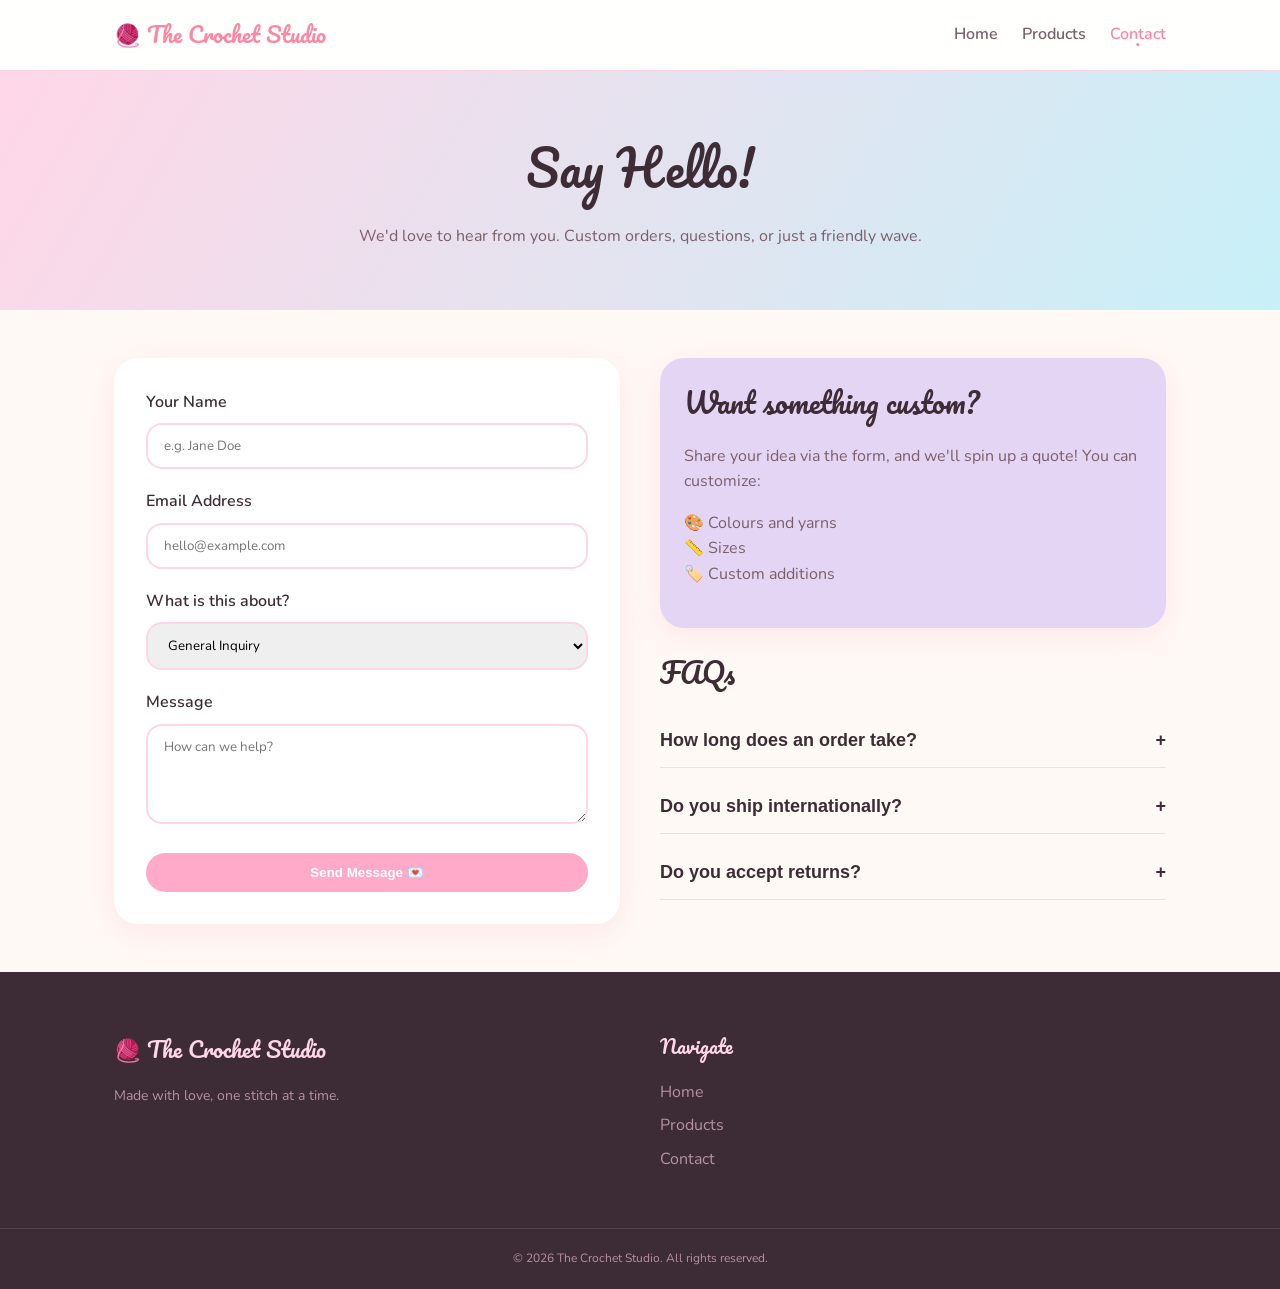
==== commit 11cc1287: "changed all changables" ====
--- a/contact.html
+++ b/contact.html
@@ -21,7 +21,7 @@
   </nav>
 
   <div style="background: linear-gradient(120deg, var(--pink-light), var(--blue-light)); padding: 60px 24px; text-align: center;">
-    <h1 class="pacifico" style="font-size: var(--fs-3xl);">Say Hello! 👋</h1>
+    <h1 class="pacifico" style="font-size: var(--fs-3xl);">Say Hello!</h1>
     <p style="color: var(--text-mid); margin-bottom: 0;">We'd love to hear from you. Custom orders, questions, or just a friendly wave.</p>
   </div>
 
@@ -38,10 +38,9 @@
       <div class="form-group">
         <label>What is this about?</label>
         <select>
-          <option>General Enquiry</option>
+          <option>General Inquiry</option>
           <option>Custom Order Request</option>
-          <option>Shipping Question</option>
-          <option>Something Else 🎀</option>
+          <option>Something Else</option>
         </select>
       </div>
       <div class="form-group">
@@ -53,12 +52,12 @@
 
     <div class="reveal-on-scroll" style="animation-delay: 0.2s;">
       <div class="card" style="padding: 24px; background: var(--lavender); margin-bottom: 24px;">
-        <h3 class="pacifico" style="font-size: var(--fs-xl);">Want something custom? 🎀</h3>
+        <h3 class="pacifico" style="font-size: var(--fs-xl);">Want something custom?</h3>
         <p style="color: var(--text-mid);">Share your idea via the form, and we'll spin up a quote! You can customize:</p>
         <ul style="color: var(--text-mid);">
           <li>🎨 Colours and yarns</li>
-          <li>📏 Sizes (Mini to Jumbo)</li>
-          <li>🏷️ Custom name tags</li>
+          <li>📏 Sizes</li>
+          <li>🏷️ Custom additions</li>
         </ul>
       </div>
 
@@ -66,15 +65,15 @@
         <h3 class="pacifico" style="font-size: var(--fs-xl);">FAQs</h3>
         <div class="faq-item">
           <button class="faq-question">How long does an order take? <span>+</span></button>
-          <div class="faq-answer"><p style="padding-bottom: 16px;">Standard items ship in 3-5 days. Custom orders take 2-3 weeks depending on complexity.</p></div>
+          <div class="faq-answer"><p style="padding-bottom: 16px;">Standard items take in 3-5 days. Custom orders take up to 2-3 weeks depending on complexity.</p></div>
         </div>
         <div class="faq-item">
           <button class="faq-question">Do you ship internationally? <span>+</span></button>
-          <div class="faq-answer"><p style="padding-bottom: 16px;">Yes! We ship worldwide. Shipping costs are calculated at checkout.</p></div>
+          <div class="faq-answer"><p style="padding-bottom: 16px;">Unfortunately not. We are locally based!</p></div>
         </div>
         <div class="faq-item">
           <button class="faq-question">Do you accept returns? <span>+</span></button>
-          <div class="faq-answer"><p style="padding-bottom: 16px;">Due to the handmade nature of our items, we only accept returns if the item arrives damaged.</p></div>
+          <div class="faq-answer"><p style="padding-bottom: 16px;">Due to the handmade nature of our items, we only accept returns if the item arrives damaged, which will be never!</p></div>
         </div>
       </div>
     </div>
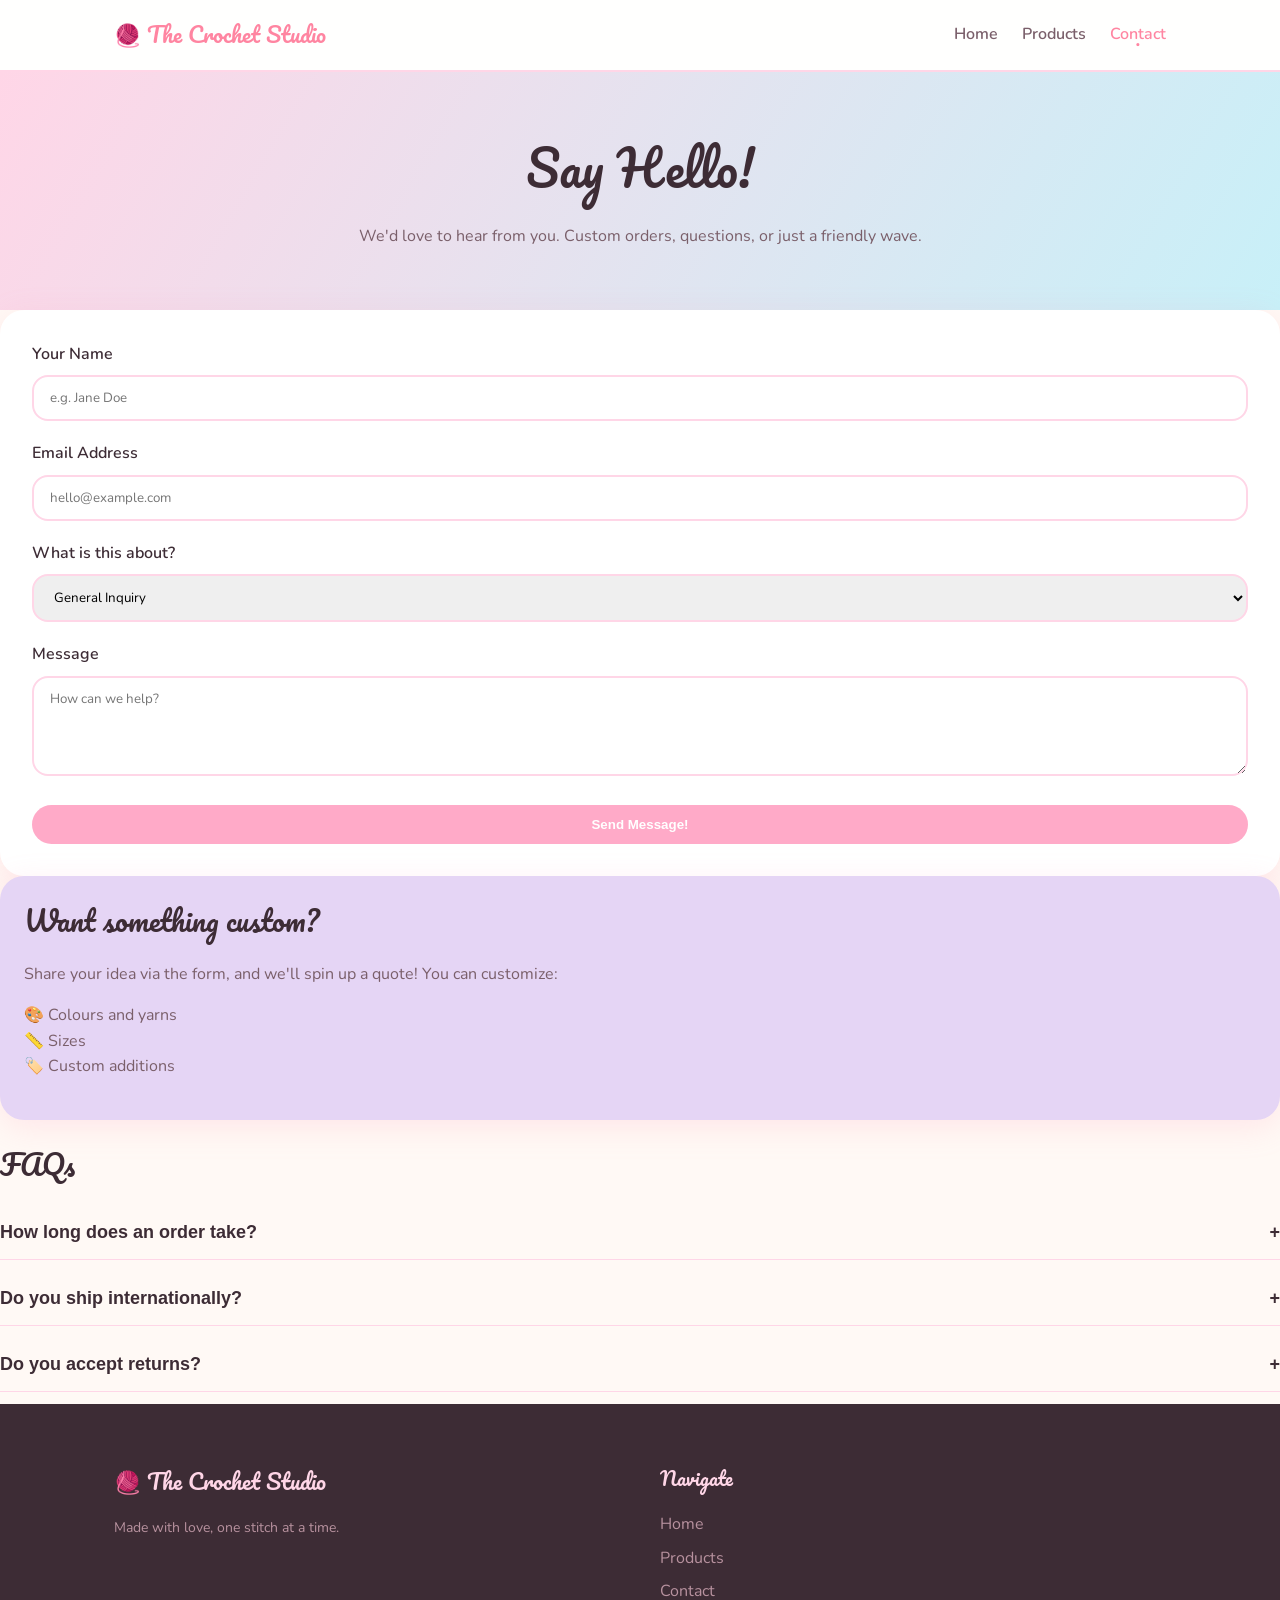
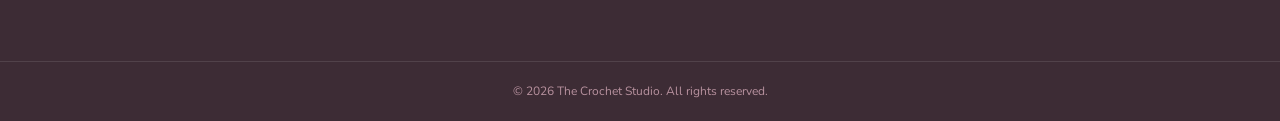
==== commit 62cddc02: "Contact form change" ====
--- a/contact.html
+++ b/contact.html
@@ -25,30 +25,29 @@
     <p style="color: var(--text-mid); margin-bottom: 0;">We'd love to hear from you. Custom orders, questions, or just a friendly wave.</p>
   </div>
 
-  <section class="container contact-grid" style="margin-top: 48px; margin-bottom: 48px;">
-    <div class="card reveal-on-scroll" style="padding: 32px;" id="contact-form">
-      <div class="form-group">
-        <label>Your Name</label>
-        <input type="text" placeholder="e.g. Jane Doe">
-      </div>
-      <div class="form-group">
-        <label>Email Address</label>
-        <input type="email" placeholder="hello@example.com">
-      </div>
-      <div class="form-group">
-        <label>What is this about?</label>
-        <select>
-          <option>General Inquiry</option>
-          <option>Custom Order Request</option>
-          <option>Something Else</option>
-        </select>
-      </div>
-      <div class="form-group">
-        <label>Message</label>
-        <textarea rows="4" placeholder="How can we help?"></textarea>
-      </div>
-      <button class="btn btn-primary" style="width: 100%;">Send Message 💌</button>
+  <form class="card reveal-on-scroll" style="padding: 32px;" id="contact-form">
+    <div class="form-group">
+      <label>Your Name</label>
+      <input type="text" name="name" placeholder="e.g. Jane Doe" required>
     </div>
+    <div class="form-group">
+      <label>Email Address</label>
+      <input type="email" name="email" placeholder="hello@example.com" required>
+    </div>
+    <div class="form-group">
+      <label>What is this about?</label>
+      <select name="subject">
+        <option>General Inquiry</option>
+        <option>Custom Order Request</option>
+        <option>Something Else</option>
+      </select>
+    </div>
+    <div class="form-group">
+      <label>Message</label>
+      <textarea name="message" rows="4" placeholder="How can we help?" required></textarea>
+    </div>
+    <button type="submit" class="btn btn-primary" style="width: 100%;">Send Message!</button>
+  </form>
 
     <div class="reveal-on-scroll" style="animation-delay: 0.2s;">
       <div class="card" style="padding: 24px; background: var(--lavender); margin-bottom: 24px;">
--- a/css/styles.css
+++ b/css/styles.css
@@ -480,12 +480,20 @@
 
 /* Modals & Cart */
 .cart-sidebar {
-  position: fixed; top: 0; right: -100%; width: 350px; height: 100vh;
+  position: fixed; top: 0; right: 0; width: 350px; height: 100vh;
   background: var(--white); box-shadow: -8px 0 32px var(--shadow);
-  z-index: 200; transition: transform 0.4s ease; padding: 24px;
+  z-index: 200; padding: 24px;
   display: flex; flex-direction: column;
-}
-.cart-sidebar.open { transform: translateX(0); right: 0; }
+  /* Start completely off-screen to the right */
+  transform: translateX(100%); 
+  /* Smooth animation curve */
+  transition: transform 0.4s cubic-bezier(0.25, 1, 0.5, 1); 
+}
+
+.cart-sidebar.open { 
+  /* Slide back to its natural position */
+  transform: translateX(0); 
+}
 .floating-cart-btn {
   position: fixed; bottom: 24px; right: 24px; width: 60px; height: 60px;
   border-radius: 50%; background: var(--pink-deep); color: var(--white);
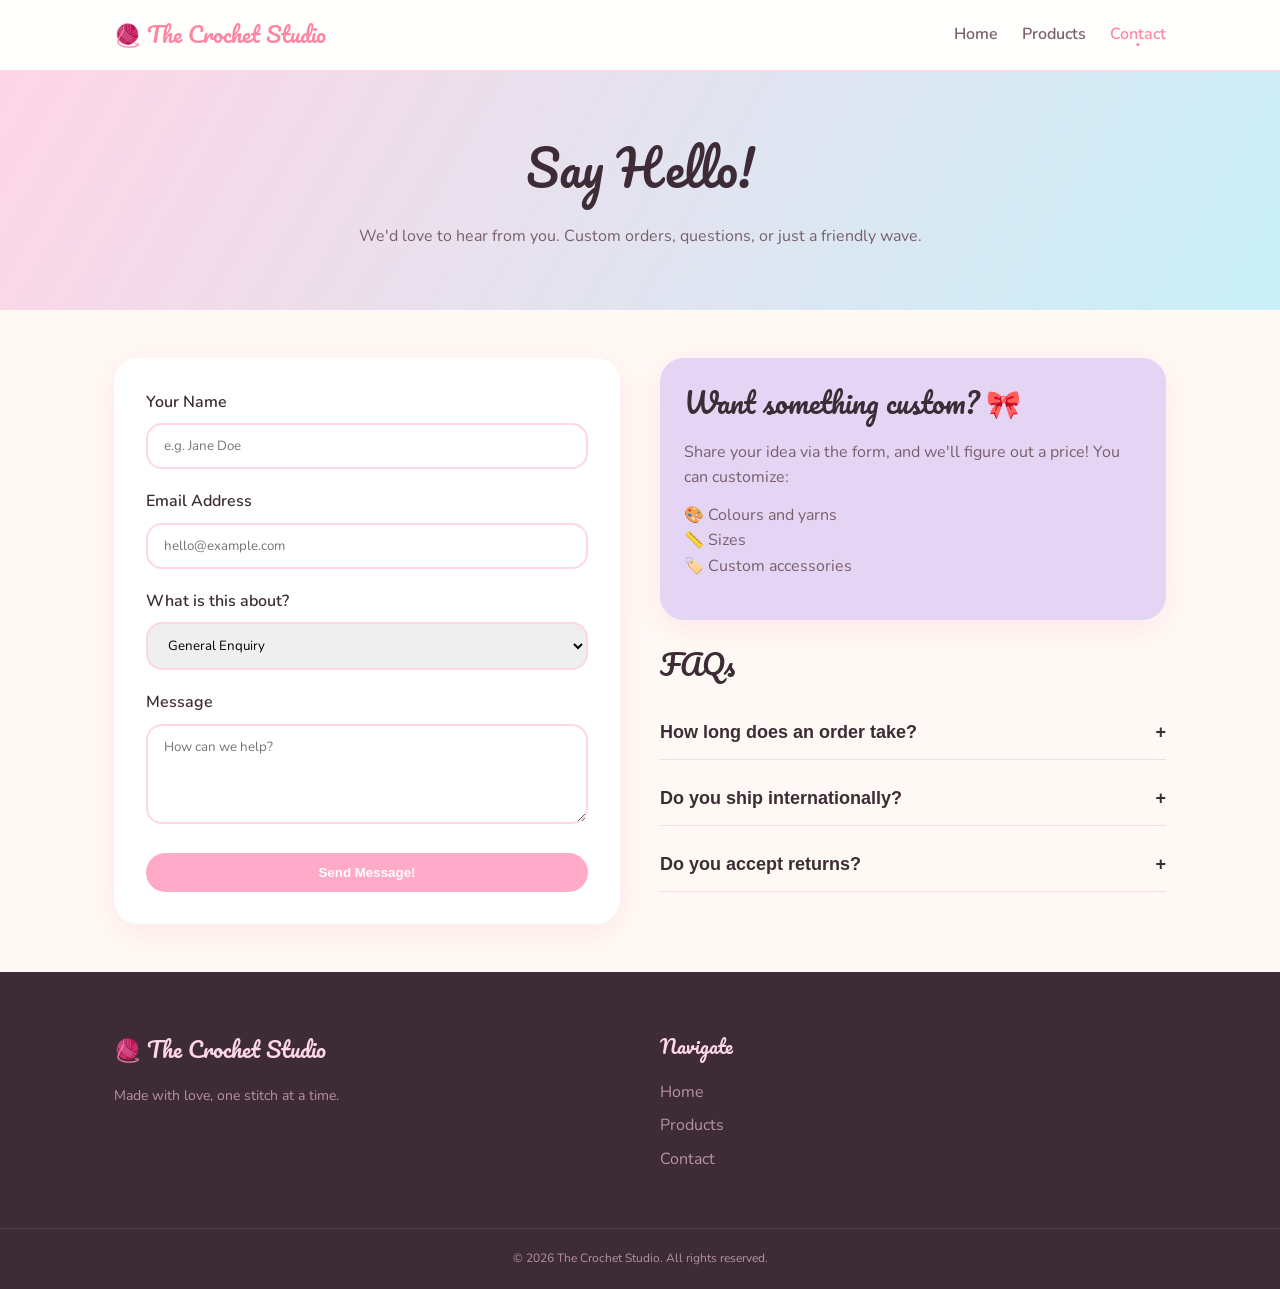
==== commit 70f6c57b: "Fix buggy contact page" ====
--- a/contact.html
+++ b/contact.html
@@ -25,57 +25,60 @@
     <p style="color: var(--text-mid); margin-bottom: 0;">We'd love to hear from you. Custom orders, questions, or just a friendly wave.</p>
   </div>
 
-  <form class="card reveal-on-scroll" style="padding: 32px;" id="contact-form">
-    <div class="form-group">
-      <label>Your Name</label>
-      <input type="text" name="name" placeholder="e.g. Jane Doe" required>
-    </div>
-    <div class="form-group">
-      <label>Email Address</label>
-      <input type="email" name="email" placeholder="hello@example.com" required>
-    </div>
-    <div class="form-group">
-      <label>What is this about?</label>
-      <select name="subject">
-        <option>General Inquiry</option>
-        <option>Custom Order Request</option>
-        <option>Something Else</option>
-      </select>
-    </div>
-    <div class="form-group">
-      <label>Message</label>
-      <textarea name="message" rows="4" placeholder="How can we help?" required></textarea>
-    </div>
-    <button type="submit" class="btn btn-primary" style="width: 100%;">Send Message!</button>
-  </form>
+<section class="container contact-grid" style="margin-top: 48px; margin-bottom: 48px;">
+    
+    <form class="card reveal-on-scroll" style="padding: 32px;" id="contact-form">
+      <div class="form-group">
+        <label>Your Name</label>
+        <input type="text" name="name" placeholder="e.g. Jane Doe" required>
+      </div>
+      <div class="form-group">
+        <label>Email Address</label>
+        <input type="email" name="email" placeholder="hello@example.com" required>
+      </div>
+      <div class="form-group">
+        <label>What is this about?</label>
+        <select name="subject">
+          <option>General Enquiry</option>
+          <option>Custom Order Request</option>
+          <option>Something Else 🎀</option>
+        </select>
+      </div>
+      <div class="form-group">
+        <label>Message</label>
+        <textarea name="message" rows="4" placeholder="How can we help?" required></textarea>
+      </div>
+      <button type="submit" class="btn btn-primary" style="width: 100%;">Send Message!</button>
+    </form>
 
     <div class="reveal-on-scroll" style="animation-delay: 0.2s;">
       <div class="card" style="padding: 24px; background: var(--lavender); margin-bottom: 24px;">
-        <h3 class="pacifico" style="font-size: var(--fs-xl);">Want something custom?</h3>
-        <p style="color: var(--text-mid);">Share your idea via the form, and we'll spin up a quote! You can customize:</p>
+        <h3 class="pacifico" style="font-size: var(--fs-xl); margin-bottom: 12px;">Want something custom? 🎀</h3>
+        <p style="color: var(--text-mid); margin-bottom: 12px;">Share your idea via the form, and we'll figure out a price! You can customize:</p>
         <ul style="color: var(--text-mid);">
           <li>🎨 Colours and yarns</li>
           <li>📏 Sizes</li>
-          <li>🏷️ Custom additions</li>
+          <li>🏷️ Custom accessories</li>
         </ul>
       </div>
 
       <div>
-        <h3 class="pacifico" style="font-size: var(--fs-xl);">FAQs</h3>
+        <h3 class="pacifico" style="font-size: var(--fs-xl); margin-bottom: 16px;">FAQs</h3>
         <div class="faq-item">
           <button class="faq-question">How long does an order take? <span>+</span></button>
-          <div class="faq-answer"><p style="padding-bottom: 16px;">Standard items take in 3-5 days. Custom orders take up to 2-3 weeks depending on complexity.</p></div>
+          <div class="faq-answer"><p style="padding-bottom: 16px;">Standard items are made in 3-5 days. Custom orders take 2-3 weeks depending on complexity.</p></div>
         </div>
         <div class="faq-item">
           <button class="faq-question">Do you ship internationally? <span>+</span></button>
-          <div class="faq-answer"><p style="padding-bottom: 16px;">Unfortunately not. We are locally based!</p></div>
+          <div class="faq-answer"><p style="padding-bottom: 16px;">Unfortunately not. We are locally based in Aurora, Ontario!</p></div>
         </div>
         <div class="faq-item">
           <button class="faq-question">Do you accept returns? <span>+</span></button>
-          <div class="faq-answer"><p style="padding-bottom: 16px;">Due to the handmade nature of our items, we only accept returns if the item arrives damaged, which will be never!</p></div>
+          <div class="faq-answer"><p style="padding-bottom: 16px;">Due to the handmade nature of our items, we only accept returns if the item arrives damaged.</p></div>
         </div>
       </div>
     </div>
+    
   </section>
 
   <footer>
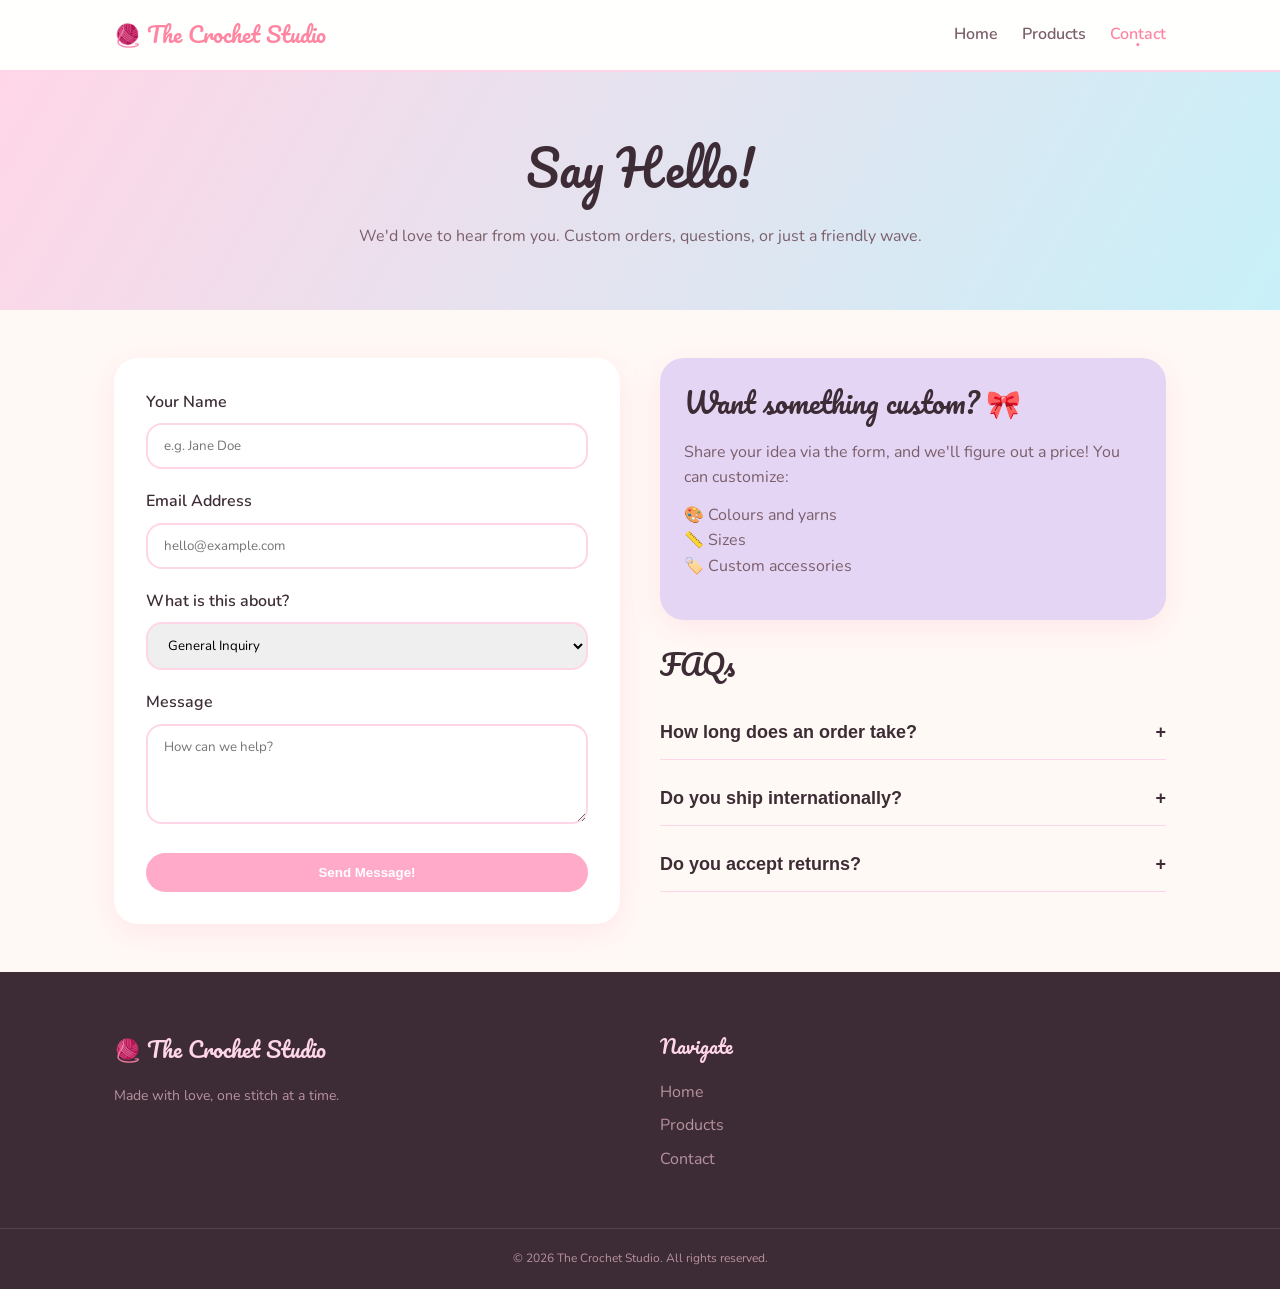
==== commit 0e1d51e4: "inquiry." ====
--- a/contact.html
+++ b/contact.html
@@ -39,7 +39,7 @@
       <div class="form-group">
         <label>What is this about?</label>
         <select name="subject">
-          <option>General Enquiry</option>
+          <option>General Inquiry</option>
           <option>Custom Order Request</option>
           <option>Something Else 🎀</option>
         </select>
